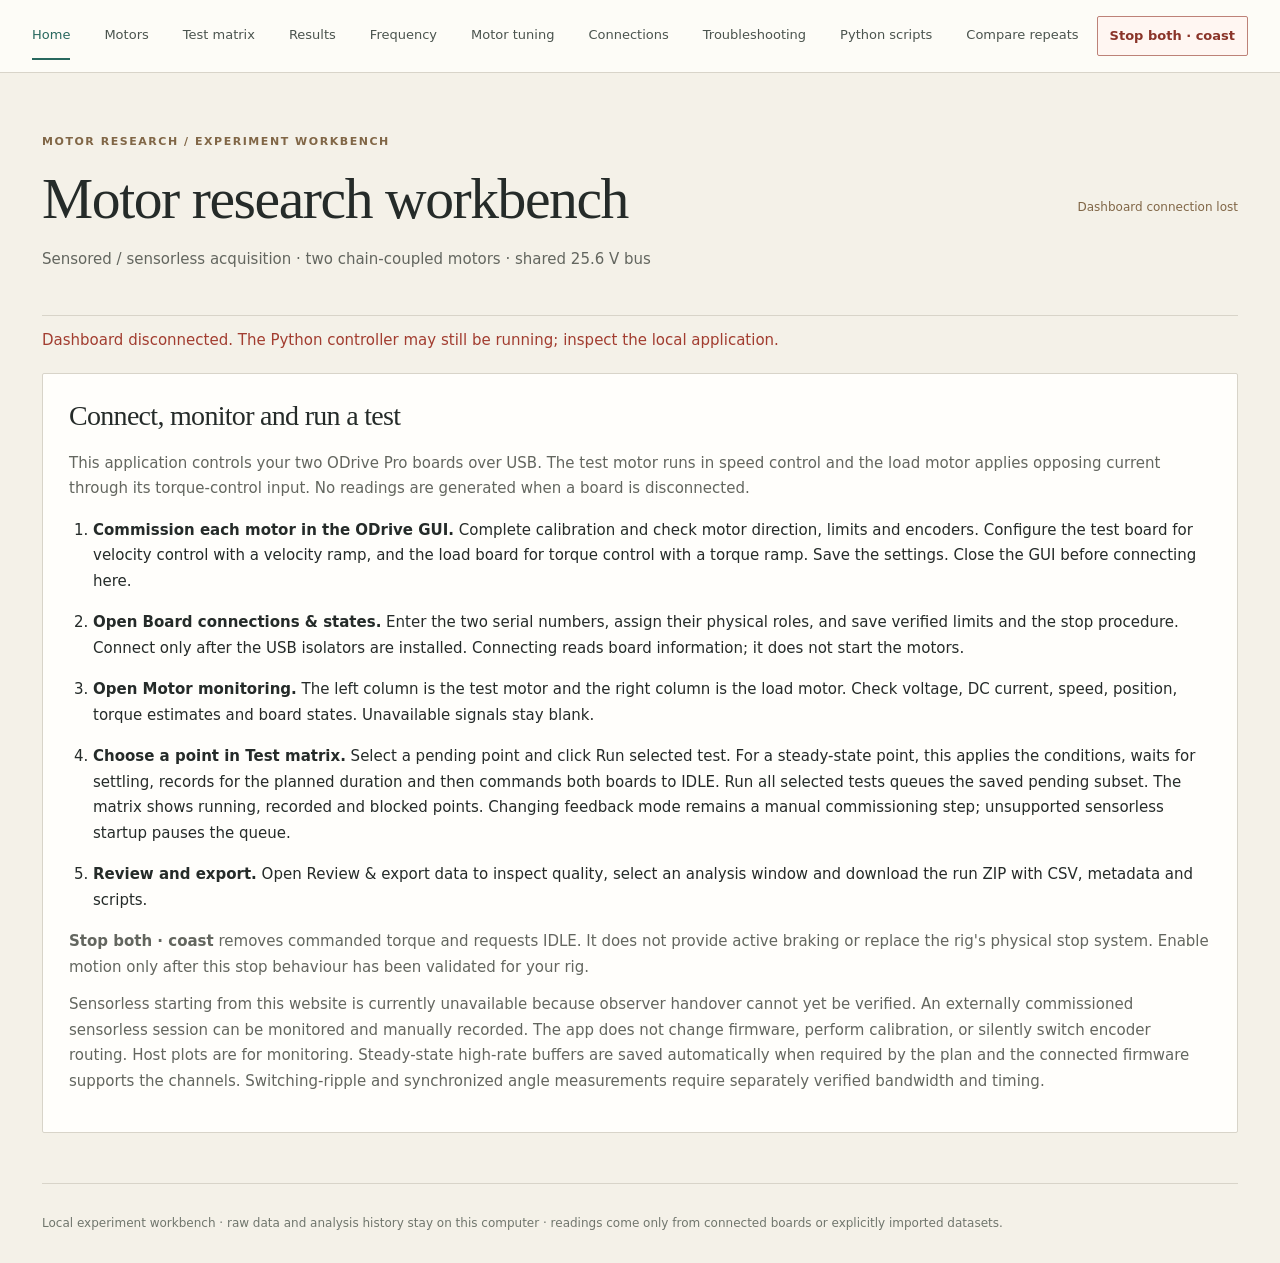
==== index.html @ 1b27d77e "Build local ODrive workbench with tuning and current spectra" ====
<!doctype html><html lang="en"><head><meta charset="utf-8"><meta name="viewport" content="width=device-width,initial-scale=1"><title>Motor Research · test workbench</title><link rel="stylesheet" href="/style.css"></head>
<body><nav aria-label="Workbench pages" class="menu-bar"><div class="menu-links"><a href="#home" data-page="home">Home</a><a href="#live" data-page="live">Motors</a><a href="#plan" data-page="plan">Test matrix</a><a href="#review" data-page="review">Results</a><a href="#frequency" data-page="frequency">Frequency</a><a href="#tuning" data-page="tuning">Motor tuning</a><a href="#connections" data-page="connections">Connections</a><a href="#troubleshoot" data-page="troubleshoot">Troubleshooting</a><a href="#scripts" data-page="scripts">Python scripts</a><a href="#compare" data-page="compare">Compare repeats</a></div><button id="global-stop" class="stop">Stop both · coast</button></nav>
<main><header><div><span class="badge">MOTOR RESEARCH / EXPERIMENT WORKBENCH</span><h1>Motor research workbench</h1><p>Sensored / sensorless acquisition · two chain-coupled motors · shared 25.6 V bus</p></div><div id="live-state" role="status">Connecting…</div></header>

<p id="message" role="status"></p><p id="error" role="alert"></p>
<section id="view-home" class="view"><article class="panel"><h2>Connect, monitor and run a test</h2><p>This application controls your two ODrive Pro boards over USB. The test motor runs in speed control and the load motor applies opposing current through its torque-control input. No readings are generated when a board is disconnected.</p><ol><li><strong>Commission each motor in the ODrive GUI.</strong> Complete calibration and check motor direction, limits and encoders. Configure the test board for velocity control with a velocity ramp, and the load board for torque control with a torque ramp. Save the settings. Close the GUI before connecting here.</li><li><strong>Open Board connections & states.</strong> Enter the two serial numbers, assign their physical roles, and save verified limits and the stop procedure. Connect only after the USB isolators are installed. Connecting reads board information; it does not start the motors.</li><li><strong>Open Motor monitoring.</strong> The left column is the test motor and the right column is the load motor. Check voltage, DC current, speed, position, torque estimates and board states. Unavailable signals stay blank.</li><li><strong>Choose a point in Test matrix.</strong> Select a pending point and click Run selected test. For a steady-state point, this applies the conditions, waits for settling, records for the planned duration and then commands both boards to IDLE. Run all selected tests queues the saved pending subset. The matrix shows running, recorded and blocked points. Changing feedback mode remains a manual commissioning step; unsupported sensorless startup pauses the queue.</li><li><strong>Review and export.</strong> Open Review & export data to inspect quality, select an analysis window and download the run ZIP with CSV, metadata and scripts.</li></ol><p><strong>Stop both · coast</strong> removes commanded torque and requests IDLE. It does not provide active braking or replace the rig's physical stop system. Enable motion only after this stop behaviour has been validated for your rig.</p><p>Sensorless starting from this website is currently unavailable because observer handover cannot yet be verified. An externally commissioned sensorless session can be monitored and manually recorded. The app does not change firmware, perform calibration, or silently switch encoder routing. Host plots are for monitoring. Steady-state high-rate buffers are saved automatically when required by the plan and the connected firmware supports the channels. Switching-ripple and synchronized angle measurements require separately verified bandwidth and timing.</p></article></section>
<section id="view-connections" class="view" hidden><div class="grid"><article class="panel"><h2>Board connection profile</h2><p>These settings belong to this application. Saving them does not write firmware configuration.</p><div class="fields"><label>Test drive serial<input id="test-serial" autocomplete="off" placeholder="ODrive hexadecimal serial"></label><label>Load drive serial<input id="load-serial" autocomplete="off" placeholder="Different ODrive serial"></label><label>Validated maximum speed · rpm<input id="max-speed" type="number" min="0" value="0"></label><label>Validated maximum load · A<input id="max-load" type="number" min="0" value="0" step="0.1"></label><label>Test direction<select id="test-direction"><option value="1">+1</option><option value="-1">−1</option></select></label><label>Opposing load sign in load-board coordinates<select id="load-direction"><option value="-1">−1</option><option value="1">+1</option></select></label><label>Board polling target · Hz<input id="poll-rate" type="number" min="1" max="100" value="20"></label><label>Stop procedure<select id="stop-policy"><option value="coast">Both drives IDLE · coast</option></select></label></div><label class="check"><input id="roles-verified" type="checkbox">I have verified the physical board roles and load direction.</label><label class="check"><input id="units-verified" type="checkbox">Axis position/speed are configured in motor-shaft turns / turns per second.</label><label class="check"><input id="stop-verified" type="checkbox">This coast-to-IDLE stop procedure has been validated for this rig.</label><details><summary>Sensorless startup and measurement references</summary><label class="check"><input id="sensorless-verified" type="checkbox">Sensorless startup has been commissioned and validated (record only; does not enable website startup).</label><label>Validated sensorless minimum · rpm<input id="sensorless-min" type="number" min="0" value="0"></label><p>Automatic sensorless startup remains unavailable in this version. Feedback routing remains configured on the board. Measurement-path declarations do not change the drive configuration.</p><label>Independent encoder angle property<input id="encoder-path" placeholder="Exact verified firmware property"></label><label>Scale from property to mechanical radians<input id="encoder-scale" type="number" step="any"></label><label>Independent encoder speed property<input id="encoder-speed-path"></label><label>Scale from property to rpm<input id="encoder-speed-scale" type="number" step="any"></label><label class="check"><input id="encoder-verified" type="checkbox">The above paths and scales were verified against the physical encoder, independent of sensorless feedback.</label></details><details><summary>Current measurement bandwidth</summary><p>Onboard sample rate and buffer capacity are read from the board. Declare the measured current-channel bandwidth and filtering to enable defensible ripple processing.</p><label>Verified bandwidth · Hz<input id="capture-bandwidth" type="number" min="0" step="any"></label><label>Filtering / bandwidth evidence<textarea id="capture-filtering" rows="3"></textarea></label></details><button id="save-connection" class="primary">Save connection profile</button><button id="connect">Connect boards · read only</button><button id="disconnect">Disconnect boards</button><button id="clear-errors">Clear board errors</button><p id="package-status"></p></article><article class="panel"><h2>Connection and control readiness</h2><a class="button" href="#troubleshoot">Resolve blocked settings</a><div id="connection-readiness"></div><details><summary>Firmware, signal availability and configuration</summary><pre id="hardware-report"></pre></details></article></div><div class="grid"><article class="panel"><h2>Test board</h2><div id="test-board-state"></div></article><article class="panel"><h2>Load board</h2><div id="load-board-state"></div></article></div></section>
<section id="view-troubleshoot" class="view" hidden>
<div class="section-intro"><span class="badge">SETUP & DIAGNOSTICS</span><h2>Resolve blocked checks</h2><p>Check the reason, review the current settings and apply a specific correction. Updating settings does not start a motor.</p></div>
<div class="toolbar"><button id="refresh-settings">Read current board settings</button><a href="#connections" class="button">Connections & physical role checks</a></div>
<div id="troubleshoot-checks" class="grid"></div>
<article class="panel"><h2>1. Local rig limits</h2><p>These are the maximum commands allowed by this application. Zero disables motion. Enter limits already validated for your motors and rig; the app cannot determine safe mechanical limits from a board reading.</p><p id="existing-limits"></p><div class="fields"><label>Validated maximum speed · rpm<input id="fix-speed" type="number" min="0.001" step="any"></label><label>Validated maximum opposing load · A<input id="fix-load" type="number" min="0.001" step="any"></label></div><button id="fix-limits" class="primary">Save local rig limits</button><p class="small">Saved on this computer. When connected, both motors must be stopped and these values must fit the board limits. This does not increase the ODrive current or voltage limits.</p></article>
<article class="panel"><h2>2. Watchdogs & controller modes</h2><p>The watchdog removes torque if communication stops. The test motor needs velocity control with a speed ramp; the load motor needs torque control with a torque ramp. Enter validated ramp rates; existing values are loaded where available. A 1 s watchdog timeout is proposed when the existing timeout is invalid, subject to the polling-rate minimum.</p><p id="watchdog-range"></p><div class="grid"><div><h3>Test motor</h3><p>Velocity control · velocity ramp</p><label>Watchdog timeout · s<input id="fix-test-watchdog" type="number" min="0.5" max="2" step="0.1"></label><label>Validated speed ramp · rpm/s<input id="fix-test-ramp" type="number" min="0.000001" step="any"></label></div><div><h3>Load motor</h3><p>Torque control · torque ramp</p><label>Watchdog timeout · s<input id="fix-load-watchdog" type="number" min="0.5" max="2" step="0.1"></label><label>Validated torque ramp · N·m/s<input id="fix-load-ramp" type="number" min="0.000001" step="any"></label></div></div><p>Preview includes enabling both watchdogs, setting the control modes and ramp rates, and setting initial and current speed/torque inputs to zero. Both boards must report IDLE, disarmed and less than 1 rpm. Verify board roles and motor-shaft units in Connections first.</p><button id="preview-settings" class="primary">Preview board changes</button>
<div id="settings-preview" hidden><h3>Review the exact changes</h3><div class="table-wrap"><table><thead><tr><th>Board / serial</th><th>Setting</th><th>Current</th><th>Proposed</th></tr></thead><tbody id="settings-changes"></tbody></table></div><label class="check"><input id="persist-settings" type="checkbox">Also save all current configuration to both boards so it survives power loss. Saving may reboot a board; the app will release connections. Automatic startup must be disabled on both boards.</label><button id="apply-settings" class="primary">Apply reviewed board changes</button><p class="small">The preview expires after two minutes. Any field edit requires a new preview. Read-back verifies temporary changes; reconnect after saving to confirm persistence.</p></div>
<p id="settings-outcome" role="status"></p><details><summary>Latest update details</summary><pre id="settings-report"></pre></details></article>
<article class="panel"><h2>Other blockers</h2><p>Motor or encoder calibration: complete commissioning in the ODrive GUI, save it there, release its USB connections, then reconnect here. This tool does not run calibration or change feedback routing.</p><p>Watchdog timer expired: stop the rig, check USB communication and polling rate, then use Clear board errors on Connections. Clearing a fault does not fix its cause. Start remains a separate action.</p><p>Firmware or unavailable settings: check the firmware shown on Connections. Unsupported properties are rejected before applying changes. A partially applied update lists the settings that were verified; refresh and review before trying again.</p><p><a href="https://docs.odriverobotics.com/v/latest/fibre_types/com_odriverobotics_ODrive.html" target="_blank" rel="noopener">Official ODrive settings reference</a></p></article>
</section>
<section id="view-scripts" class="view" hidden><article class="panel"><h2>Python scripts</h2><p>Read the actual Python files used by this application. The viewer does not execute or edit code.</p><label>Script<select id="script-select"></select></label><p id="script-description"></p><pre id="script-code" class="code-view"></pre><button id="copy-script">Copy script</button></article></section>
<section id="view-plan" class="view" hidden><div class="section-intro"><span class="badge">EXPERIMENT DESIGN</span><h2>Your test matrix</h2><p>Select a test tile, then Run selected. Run all executes the saved selected pending points in order, pausing on a blocker or fault.</p></div><article class="panel"><div class="toolbar"><button id="run-test" class="primary">Run selected test</button><button id="run-all" class="primary">Run all selected tests</button><button id="resume-batch">Resume batch</button><button id="cancel-batch" class="stop">Stop batch</button></div><p id="matrix-selected">Select a test tile.</p><div id="batch-progress" role="status"></div><progress id="batch-meter" max="1" value="0" aria-label="Recorded batch tests"></progress><div class="matrix-legend"><span>○ Pending</span><span>◷ Running</span><span>✓ Recorded</span><span>! Blocked / failed</span><span>— Skipped</span></div><div id="visual-matrix"></div></article><details class="panel"><summary>Configure tests & edit the detailed plan</summary>
<div class="grid"><article class="panel"><h2>Generate paired steady-state runs</h2><div class="fields"><label>Speed base · rpm<input id="speed-base" type="number" value="2000" min="1"></label><label>Load base · A<input id="load-base" type="number" value="4" min="0.001" step="0.1"></label><label>Five speed fractions<input id="speed-fractions" value="0.1, 0.3, 0.5, 0.7, 0.9"></label><label>Four load fractions<input id="load-fractions" value="0, 0.25, 0.5, 0.9"></label></div><button id="generate" class="primary">Add 120 paired runs</button><p>5 speeds × 4 loads × 2 methods × 3 repeats. Paired method order alternates. Generated points are proposals, not validated operating limits.</p></article>
<article class="panel"><h2 id="edit-title">Add a test</h2><div class="fields"><label>Feedback method<select id="plan-method"><option>sensored</option><option>sensorless</option></select></label><label>Test type<select id="plan-type"><option>steady state</option><option>speed change</option><option>load disturbance</option><option>startup</option><option>minimum-speed investigation</option></select></label><label>Target speed · rpm<input id="plan-rpm" type="number" value="1000"></label><label>Opposing load · A<input id="plan-load" type="number" value="2" step="0.1"></label><label>Repeat number<input id="plan-repeat" type="number" value="1" min="1"></label><label>Recording duration · s<input id="plan-duration" type="number" value="5" min="0.1" step="0.1"></label><label>Speed settling tolerance · rpm<input id="plan-tolerance" type="number" value="10"></label><label>Load settling tolerance · A<input id="plan-load-tolerance" type="number" value="0.2" step="0.05"></label><label>Settling hold · s<input id="plan-hold" type="number" value="1" step="0.1"></label></div><label>Notes<textarea id="plan-notes" rows="2"></textarea></label><label class="check"><input id="plan-capture" type="checkbox" checked>Require steady-state onboard high-rate capture on both drives</label><p>Each capture stores phase A/B/C currents, DC voltage/current and rotor position. Sensorless captures also require an independent encoder and store estimated electrical position. Capture windows are finite and clocks are separate.</p><button id="save-plan" class="primary">Save test</button><button id="new-plan">New test</button></article></div>
<article class="panel"><h2>Test matrix</h2><p>Runs one steady-state point: apply → settle → record → coast stop. Transient/startup points use manual controls and recording on the monitoring page.</p><p id="plan-counts">No tests yet.</p><div class="toolbar"><label>Show<select id="plan-filter"><option value="all">All runs</option><option>pending</option><option>completed</option><option>unsuccessful</option><option>invalid-acquisition</option><option>skipped</option><option>awaiting review</option></select></label><button id="select-visible">Select visible</button><button id="clear-subset">Clear subset</button><button id="save-subset">Save selected subset</button><label>Skip / infeasible reason<input id="skip-reason" placeholder="e.g. below validated minimum speed"></label><button id="skip-selected">Skip selected</button></div><div class="table-wrap"><table><thead><tr><th>Use</th><th>Run</th><th>Method</th><th>rpm</th><th>Load A</th><th>Type</th><th>Repeat</th><th>Status / reason</th><th>Action</th></tr></thead><tbody id="plan-table"></tbody></table></div></article>
</details></section>
<section id="view-live" class="view" hidden><div class="section-intro"><span class="badge">LIVE MEASUREMENTS</span><h2>Motor monitoring</h2><p>Speed in rpm. Position in revolutions relative to the first reading after connecting or starting a test.</p><button id="zero-position">Zero displayed revolutions</button><small>Display offset only; the encoder and raw data are unchanged.</small></div><div class="grid motor-columns"><section><h2>Test motor</h2><p id="test-monitor-state">Disconnected · waiting for board data</p><div id="test-live-charts"></div></section><section><h2>Load motor</h2><p id="load-monitor-state">Disconnected · waiting for board data</p><div id="load-live-charts"></div></section></div><p>DC current is the drive's bus-current estimate. Speed and position follow the configured axis estimator; the reference source is shown in Board connections. Torque is estimated from configured Kt × reported Iq; it is not an independent shaft measurement.</p><div class="grid"><article class="panel"><h2>Selected point & readiness</h2><p id="selected-plan">Select a planned run first.</p><button id="check-ready">Check readiness</button><div id="readiness"></div></article><article class="panel"><h2>Manual motor controls</h2><div class="fields"><label>Test feedback method<select id="mode"><option>sensored</option><option>sensorless</option></select></label><label>Target speed · rpm<input id="rpm" type="number" value="0" min="0"></label><label>Opposing load current · A<input id="load" type="number" value="0" min="0" step="0.1"></label></div><button id="apply" class="primary">Start / apply to boards</button><button id="stop" class="stop">Stop both · coast</button><p id="settling">Not settled</p><h2>Manual recording</h2><label class="check"><input id="unsettled" type="checkbox">Allow an unsettled steady-state recording and flag it for review</label><button id="record" class="primary">Record selected point</button><button id="finish">Finish recording</button><p id="record-state">Not recording</p><p>Manual recording does not start or stop the motors. It ends at the planned duration or when you click Finish recording.</p><p id="file"></p></article></div></section>
<section id="view-review" class="view" hidden><div class="section-intro"><span class="badge">RESULTS & ANALYSIS</span><h2>Current ripple across operating points</h2><p>One graph per load and compatible acquisition setup. Speed on the horizontal axis; maximum phase-current residual on the vertical axis. Sensored and sensorless results remain separate.</p></div><article class="panel"><div class="toolbar"><button id="process-results" class="primary">Process all recorded results</button><label>Ripple metric<select id="ripple-metric"><option value="peak_to_peak">Maximum peak-to-peak residual · A</option><option value="abs_peak">Maximum absolute residual · A</option></select></label><a href="/results.csv" class="button">Export processed results CSV</a></div><p id="results-definition"></p><p id="results-progress" role="status"></p><p>Processing uses the original high-rate samples. It removes the DC component and fitted fundamental from each phase. Each plotted point is the maximum across phases and valid repeats. Missing or incompatible data is not filled in.</p></article><div id="ripple-charts" class="grid charts"></div><details class="panel"><summary>Excluded results and processing details</summary><div id="results-exclusions"></div><div class="table-wrap"><table><thead><tr><th>Run</th><th>Feedback</th><th>Speed · rpm</th><th>Load · A</th><th>Repeat</th><th>Peak-to-peak · A</th><th>Absolute peak · A</th><th>Review</th></tr></thead><tbody id="results-table"></tbody></table></div></details>
<div class="toolbar panel"><label>Run<select id="review-run"></select></label><button id="refresh-runs">Refresh runs</button><label>Dataset<select id="review-dataset"></select></label><button id="load-data">Load dataset</button><a id="download" class="button" href="#">Download complete run ZIP</a><button id="retry">Request another attempt</button></div>
<div class="grid"><article class="panel"><h2>Analysis window</h2><div class="fields"><label>Start · s<input id="window-start" type="number" step="0.001"></label><label>End · s<input id="window-end" type="number" step="0.001"></label><label>Window type<select id="window-type"><option>steady state</option><option>transient</option></select></label><label>Constant fundamental · Hz (optional)<input id="fundamental" type="number" step="0.1" placeholder="Use calibrated encoder when available"></label><label>Max timing angle uncertainty · deg<input id="timing-budget" type="number" value="2" min="0" step="0.1"></label></div><button id="analyze" class="primary">Analyze selected window</button><p id="dataset-info"></p><p>Metrics use original samples inside this window. Charts may be decimated for display. No missing samples are interpolated.</p><label>Paired run overlay<select id="paired-run"><option value="">None</option></select></label><button id="overlay">Overlay paired run</button><p id="overlay-info">Overlay clocks are not assumed synchronized.</p></article>
<article class="panel"><h2>Quality review</h2><div id="quality"></div><div class="table-wrap"><table><tbody id="metrics"></tbody></table></div><label>Outcome<select id="outcome"><option>completed</option><option>unsuccessful</option><option>invalid-acquisition</option></select></label><label>Review reason / notes<textarea id="review-note" rows="3"></textarea></label><button id="save-note">Append note</button><button id="accept" class="primary">Save review & select next</button><p>Control failure and acquisition failure remain separate. Raw files and earlier analyses are retained.</p></article></div>
<div id="review-charts" class="grid charts"></div>
<details class="panel"><summary>Import external oscilloscope / DAQ or onboard CSV</summary><p>Import a UTF-8 CSV (up to 8 MB / 200,000 rows). Declare the column mapping, units, channel provenance, bandwidth and timing. Imported data stays on its own clock.</p><label>CSV file<input id="import-file" type="file" accept=".csv,text/csv"></label><label>Acquisition source<select id="import-source"><option value="EXTERNAL_DAQ">External oscilloscope / DAQ</option><option value="ODRIVE_ONBOARD">ODrive onboard export</option></select></label><label>Column mapping · JSON<textarea id="mapping" rows="8"></textarea></label><label>Instrument, calibration and timing declaration · JSON<textarea id="import-meta" rows="12"></textarea></label><button id="import" class="primary">Import raw data</button><p>Scale and offset convert the original units to the stated canonical unit. Missing values stay unavailable. Set verified calibration only with a fixed calibration ID, pole pairs, offset and documented independent encoder source.</p></details>
<details class="panel"><summary>Run metadata / provenance</summary><pre id="run-metadata"></pre></details>
</section>
<section id="view-compare" class="view" hidden><article class="panel"><h2>Independent repeats</h2><div class="toolbar"><label>Metric<select id="aggregate-metric"><option value="angle_error_deg.rms">Angle RMS error · deg</option><option value="ia_residual_a.rms">Phase A residual RMS · A</option><option value="speed_error_rpm.rms">Speed error RMS · rpm</option></select></label><button id="aggregate">Update comparisons</button></div><p>Only completed reviews are included. Latest accepted attempt per repeat counts once. Different sources, calibration, acquisition bandwidth and analysis settings form separate groups; windows are not independent repeats.</p><div class="table-wrap"><table><thead><tr><th>Source</th><th>Method</th><th>rpm</th><th>Load A</th><th>n</th><th>Mean</th><th>Sample SD</th><th>Group</th></tr></thead><tbody id="aggregate-table"></tbody></table></div><h2>Speed / load maps</h2><div id="maps"></div></article></section>
<section id="view-frequency" class="view" hidden><div class="section-intro"><span class="badge">CURRENT SPECTRUM</span><h2>Desired electrical frequency versus the rest</h2><p>Compare phase-current variance around the requested electrical fundamental with all other resolved frequencies. A² is current variance, not electrical power in watts.</p></div><article class="panel"><div class="toolbar"><label>Run<select id="frequency-run"></select></label><button id="frequency-refresh">Load spectra</button><button id="frequency-reprocess">Recalculate from original captures</button><label>Plot range<select id="frequency-range"><option value="500">0–500 Hz</option><option value="full">Full resolved range</option></select></label></div><p id="frequency-note">Select a run containing high-rate phase-current captures.</p></article><div class="grid"><article class="panel"><h3>Test motor</h3><div id="frequency-test-summary"></div><canvas id="frequency-test-chart" aria-label="Test motor phase-current power spectral density"></canvas></article><article class="panel"><h3>Load motor</h3><div id="frequency-load-summary"></div><canvas id="frequency-load-chart" aria-label="Load motor phase-current power spectral density"></canvas></article></div></section>
<section id="view-tuning" class="view" hidden><div class="section-intro"><span class="badge">GUIDED MOTOR TUNING</span><h2>Motor tuning session</h2><p>The site checks the boards, records a baseline and guides each required operator task before a tuning trial. Gains stay temporary until you explicitly save them to the board.</p></div><article class="panel"><h3>Session setup</h3><p id="tuning-state">No tuning session started.</p><div class="fields"><label>Target motor<select id="tuning-role"><option value="test">Test motor · velocity PI</option><option value="load">Load motor · current tracking diagnostic</option></select></label><label>Trial speed · rpm<input id="tuning-rpm" type="number" min="1" value="300"></label><label>Opposing load · A<input id="tuning-load" type="number" min="0" step="0.1" value="0"></label></div><button id="tuning-check">Check readiness and save baseline</button><div id="tuning-tasks"></div><label class="check"><input id="tuning-physical" type="checkbox">I completed the physical rig check above and will remain at the rig.</label><div class="toolbar"><button id="tuning-start" class="primary">Start guided trials</button><button id="tuning-cancel" class="stop">Stop tuning trial</button></div></article><div class="grid"><article class="panel"><h3>Recorded speed response</h3><canvas id="tuning-speed-chart" aria-label="Tuning speed response"></canvas><div id="tuning-metrics"></div></article><article class="panel"><h3>Settings and recommendation</h3><div id="tuning-settings"></div><p id="tuning-advice">Complete the readiness checks to begin.</p><div class="toolbar"><button id="tuning-apply">Apply recommendation temporarily</button><button id="tuning-restore">Restore starting gains</button><button id="tuning-save" class="primary">Save applied gains to board</button></div><p class="small">After applying, run a normal validation point and inspect its results before saving. Saving may reboot the board and disconnect the site.</p></article></div></section>
<footer>Local experiment workbench · raw data and analysis history stay on this computer · readings come only from connected boards or explicitly imported datasets.</footer></main><script src="/workbench.js"></script></body></html>
---- style.css ----
*{box-sizing:border-box}body{margin:0;background:#f4f1e8;color:#252b29;font:15px/1.55 system-ui,-apple-system,Segoe UI,sans-serif}main{max-width:1320px;margin:0 auto;padding:0 42px}header{display:flex;gap:32px;justify-content:space-between;align-items:center;padding:56px 0 30px;border-bottom:1px solid #d8d4c9}h1,h2,h3{font-family:Georgia,'Times New Roman',serif;font-weight:500;letter-spacing:-.025em;line-height:1.16}h1{font-size:clamp(32px,4.5vw,58px);margin:14px 0}h2{font-size:28px;margin:0 0 18px}h3{font-size:24px}p{color:#63665f;margin:12px 0;line-height:1.7}.badge{color:#806646;font-size:11px;font-weight:750;letter-spacing:.14em;text-transform:uppercase}nav{display:flex;align-items:center;gap:16px;position:sticky;top:0;background:#fdfcf8f5;border-bottom:1px solid #d8d4c9;padding:14px 16px;z-index:3;margin:0 -16px}nav label{margin:0;font-size:12px;text-transform:uppercase;letter-spacing:.1em}nav select{max-width:360px;margin:0}nav .stop{margin-left:auto}.section-intro{margin:44px 0 26px}.section-intro h2{font-size:42px;margin:12px 0}.grid{display:grid;grid-template-columns:minmax(0,1fr) minmax(0,1fr);gap:24px}.panel{background:#fffefb;border:1px solid #d8d4c9;padding:26px;margin:20px 0;min-width:0;border-radius:2px}.fields{display:grid;grid-template-columns:1fr 1fr;gap:14px}.fields label{margin:0}label{display:block;color:#4b544e;margin:14px 0 8px;font-size:13px;font-weight:550}input,select,textarea,button,.button{font:inherit;line-height:1.4;border:1px solid #b7bcb3;border-radius:2px;padding:10px 12px;background:#fffefb;color:#29332e;max-width:100%}input,select,textarea{width:100%;margin-top:6px}textarea{resize:vertical;font-size:13px}input[type=checkbox]{width:auto;accent-color:#28685e}.check{display:flex;gap:10px;align-items:baseline}button,.button{cursor:pointer;margin:8px 6px 0 0;text-decoration:none;display:inline-block;font-size:13px;font-weight:600}button:hover,.button:hover{background:#edece4;border-color:#28685e}button.primary{background:#28685e;color:#fff;border-color:#28685e}.stop{background:#fff6f2;color:#8a3429;border-color:#bd8278}button:disabled{opacity:.5;cursor:wait}button:focus-visible,select:focus-visible,input:focus-visible,a:focus-visible{outline:3px solid #b68c4d;outline-offset:3px}.toolbar{display:flex;gap:10px;align-items:end;flex-wrap:wrap}.toolbar label{flex:1;min-width:140px}small{font-size:12px;color:#70766d}canvas{display:block;width:100%;height:240px}.charts .panel{margin:0}.charts{margin:22px 0}.legend{display:flex;gap:16px;flex-wrap:wrap;margin:12px 0;font-size:13px}.drive{color:#28685e}.load{color:#9a682d}.table-wrap{overflow:auto;max-height:620px}table{width:100%;border-collapse:collapse;font-size:13px}th,td{padding:11px;text-align:left;border-bottom:1px solid #e1ded4;vertical-align:top}th{position:sticky;top:0;background:#f0eee5;z-index:1;font-weight:600}td button{margin:0}.selected-row{background:#edf3ee}.pill{display:inline-block;padding:3px 7px;background:#f0eee5;font-size:11px}.pass{color:#28685e}.warning,.waiting,.unverified{color:#956515}.blocked,.error{color:#a23d30}.quality-item{padding:10px 0;border-bottom:1px solid #e1ded4}.quality-item strong{font-weight:600}#error{color:#a23d30;white-space:pre-wrap}#message{color:#28685e}#file{overflow-wrap:anywhere}pre{white-space:pre-wrap;overflow-wrap:anywhere;max-height:450px;overflow:auto;font-size:12px;background:#f5f3ec;padding:18px}.code-view{white-space:pre;overflow:auto;max-height:65vh;line-height:1.65}details summary{cursor:pointer;font-weight:650;color:#3e4a42}details[open] summary{margin-bottom:20px}footer{font-size:12px;color:#70766d;border-top:1px solid #d8d4c9;padding:30px 0;margin-top:50px}.metric-value{font-variant-numeric:tabular-nums}.map{margin:20px 0}#live-state{font-size:12px;color:#806646;max-width:250px}a{color:#28685e}ol{padding-left:24px}li{margin:16px 0;line-height:1.7}.motor-columns>section{min-width:0}.motor-columns>section>h2{position:sticky;top:76px;background:#f4f1e8;padding:12px 0;z-index:2}.matrix-legend{display:flex;gap:18px;flex-wrap:wrap;color:#687066;font-size:12px;margin:22px 0}.matrix-group{overflow:auto;margin:26px 0}.test-grid{min-width:650px;table-layout:fixed}.test-grid th:first-child{width:96px}.test-grid td{padding:9px;background:#faf9f4}.test-tile{font-size:11px;display:inline-block;padding:6px 8px;margin:3px;min-width:54px;text-align:left;border-left:3px solid #b9beb4;white-space:normal}.test-tile small{display:block;font-size:10px}.test-tile.selected{outline:2px solid #28685e;outline-offset:1px}.test-tile.running{background:#e3eef4;border-color:#397597}.test-tile.recorded,.test-tile.completed{background:#eaf2e8;border-color:#4f7b54}.test-tile.failed,.test-tile.blocked{background:#f9e9e3;border-color:#a23d30}.test-tile.skipped,.test-tile.excluded,.test-tile.cancelled{opacity:.5}.test-tile.recording,.test-tile.processing{background:#e3eef4;border-color:#397597}progress{width:100%;height:10px;accent-color:#28685e;border:0}#batch-progress{margin-top:18px;color:#505d52}.empty-state{padding:32px;border:1px dashed #c6c9be;text-align:center}.results-footnote{font-size:12px}.results-footnote strong{color:#28685e}[hidden]{display:none!important}@media(max-width:850px){.grid,.fields{grid-template-columns:1fr}main{padding:0 18px}header{display:block;padding-top:30px}h1{font-size:36px}.panel{padding:18px}nav{flex-wrap:wrap;gap:8px;margin:0 -8px;padding:10px 8px}nav select{width:100%;max-width:100%;flex:1;min-width:180px}nav .stop{margin-left:0}.motor-columns>section>h2{position:static}.section-intro h2{font-size:32px}}

.eyebrow{color:#806646;font-size:11px;font-weight:700;letter-spacing:.14em;text-transform:uppercase}.small{font-size:12px}.matrix-table{min-width:650px}.matrix-cell{display:flex;flex-direction:column;gap:5px;min-width:130px}.matrix-point{text-align:left;margin:0;border-left:3px solid #b7bcb3;font-size:11px;padding:8px}.matrix-point strong,.matrix-point span{display:block}.matrix-point.chosen{outline:2px solid #28685e;outline-offset:1px}.matrix-point.settling,.matrix-point.capturing,.matrix-point.recording,.matrix-point.processing,.matrix-point.running{background:#e3eef4;border-color:#397597}.matrix-point.recorded,.matrix-point.completed{background:#eaf2e8;border-color:#4f7b54}.matrix-point.failed,.matrix-point.blocked,.matrix-point.invalid-acquisition{background:#f9e9e3;border-color:#a23d30}.matrix-point.skipped,.matrix-point.excluded,.matrix-point.cancelled{opacity:.55}#ripple-charts{display:grid;grid-template-columns:repeat(auto-fit,minmax(min(100%,440px),1fr));gap:24px}#ripple-charts .panel{margin:0}#visual-matrix{overflow:auto;max-height:680px}

.menu-bar{align-items:center;justify-content:space-between;gap:18px}.menu-links{display:flex;align-items:center;flex-wrap:wrap;gap:8px 22px}.menu-links a{color:#4b544e;text-decoration:none;font-size:13px;padding:13px 0;border-bottom:2px solid transparent}.menu-links a:hover,.menu-links a[aria-current=page]{color:#28685e;border-bottom-color:#28685e}.menu-bar .stop{flex-shrink:0;margin:0}#troubleshoot-checks .panel{margin:0}#troubleshoot-checks{margin-top:24px}#troubleshoot-checks h3{margin:14px 0}.menu-links a:focus-visible{outline:3px solid #b68c4d;outline-offset:4px}@media(max-width:850px){.menu-bar{align-items:flex-start}.menu-links{gap:0 18px}.menu-links a{padding:9px 0}.menu-bar .stop{margin:0 0 8px}}

/* Full-width navigation above the page content. */
body > .menu-bar{width:100%;margin:0;padding:12px 32px;flex-wrap:wrap}body > .menu-bar .menu-links{flex:1;justify-content:space-between}body > .menu-bar .stop{margin-left:auto}
@media(max-width:850px){body > .menu-bar{padding:10px 18px}body > .menu-bar .menu-links{flex-basis:100%;justify-content:flex-start}}
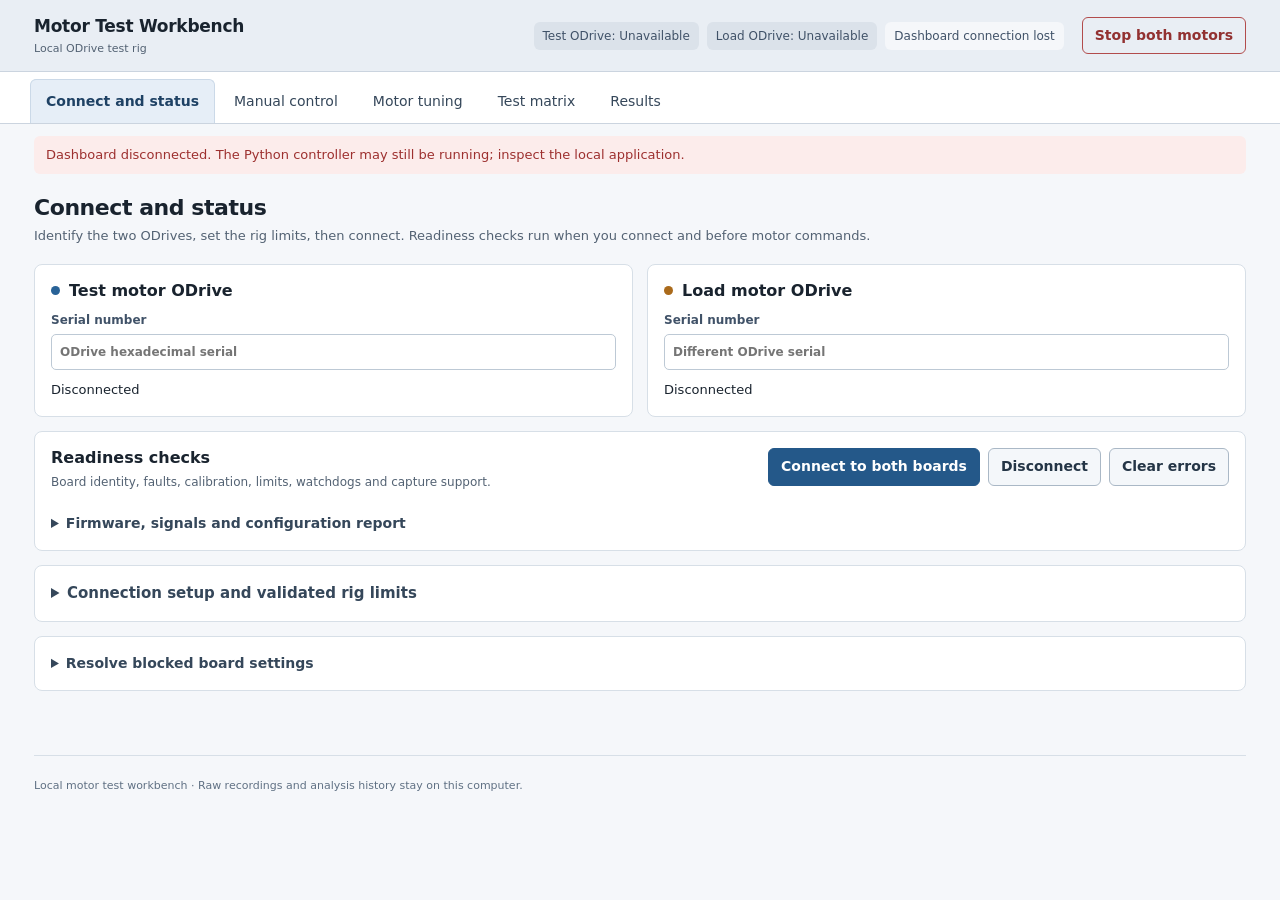
==== commit a9f41438: "Rebuild workbench around five-tab test layout" ====
--- a/index.html
+++ b/index.html
@@ -1,36 +1,172 @@
-<!doctype html><html lang="en"><head><meta charset="utf-8"><meta name="viewport" content="width=device-width,initial-scale=1"><title>Motor Research · test workbench</title><link rel="stylesheet" href="/style.css"></head>
-<body><nav aria-label="Workbench pages" class="menu-bar"><div class="menu-links"><a href="#home" data-page="home">Home</a><a href="#live" data-page="live">Motors</a><a href="#plan" data-page="plan">Test matrix</a><a href="#review" data-page="review">Results</a><a href="#frequency" data-page="frequency">Frequency</a><a href="#tuning" data-page="tuning">Motor tuning</a><a href="#connections" data-page="connections">Connections</a><a href="#troubleshoot" data-page="troubleshoot">Troubleshooting</a><a href="#scripts" data-page="scripts">Python scripts</a><a href="#compare" data-page="compare">Compare repeats</a></div><button id="global-stop" class="stop">Stop both · coast</button></nav>
-<main><header><div><span class="badge">MOTOR RESEARCH / EXPERIMENT WORKBENCH</span><h1>Motor research workbench</h1><p>Sensored / sensorless acquisition · two chain-coupled motors · shared 25.6 V bus</p></div><div id="live-state" role="status">Connecting…</div></header>
+<!doctype html>
+<html lang="en">
+<head>
+  <meta charset="utf-8">
+  <meta name="viewport" content="width=device-width, initial-scale=1">
+  <title>Motor Test Workbench</title>
+  <link rel="stylesheet" href="/style.css">
+</head>
+<body>
+  <div class="workbench">
+    <header class="top-bar">
+      <div class="brand"><strong>Motor Test Workbench</strong><small>Local ODrive test rig</small></div>
+      <div class="status-group" aria-live="polite">
+        <span id="test-status" class="status-chip">Test ODrive: Disconnected</span>
+        <span id="load-status" class="status-chip">Load ODrive: Disconnected</span>
+        <span id="live-state" class="status-chip run-status">Controller: Connecting…</span>
+      </div>
+      <button id="global-stop" class="stop" type="button">Stop both motors</button>
+    </header>
+    <nav aria-label="Workbench sections" class="tab-bar">
+      <a href="#connections" data-page="connections">Connect and status</a>
+      <a href="#live" data-page="live">Manual control</a>
+      <a href="#tuning" data-page="tuning">Motor tuning</a>
+      <a href="#plan" data-page="plan">Test matrix</a>
+      <a href="#review" data-page="review">Results</a>
+    </nav>
+    <main>
+      <div class="notices"><p id="message" role="status"></p><p id="error" role="alert"></p></div>
 
-<p id="message" role="status"></p><p id="error" role="alert"></p>
-<section id="view-home" class="view"><article class="panel"><h2>Connect, monitor and run a test</h2><p>This application controls your two ODrive Pro boards over USB. The test motor runs in speed control and the load motor applies opposing current through its torque-control input. No readings are generated when a board is disconnected.</p><ol><li><strong>Commission each motor in the ODrive GUI.</strong> Complete calibration and check motor direction, limits and encoders. Configure the test board for velocity control with a velocity ramp, and the load board for torque control with a torque ramp. Save the settings. Close the GUI before connecting here.</li><li><strong>Open Board connections & states.</strong> Enter the two serial numbers, assign their physical roles, and save verified limits and the stop procedure. Connect only after the USB isolators are installed. Connecting reads board information; it does not start the motors.</li><li><strong>Open Motor monitoring.</strong> The left column is the test motor and the right column is the load motor. Check voltage, DC current, speed, position, torque estimates and board states. Unavailable signals stay blank.</li><li><strong>Choose a point in Test matrix.</strong> Select a pending point and click Run selected test. For a steady-state point, this applies the conditions, waits for settling, records for the planned duration and then commands both boards to IDLE. Run all selected tests queues the saved pending subset. The matrix shows running, recorded and blocked points. Changing feedback mode remains a manual commissioning step; unsupported sensorless startup pauses the queue.</li><li><strong>Review and export.</strong> Open Review & export data to inspect quality, select an analysis window and download the run ZIP with CSV, metadata and scripts.</li></ol><p><strong>Stop both · coast</strong> removes commanded torque and requests IDLE. It does not provide active braking or replace the rig's physical stop system. Enable motion only after this stop behaviour has been validated for your rig.</p><p>Sensorless starting from this website is currently unavailable because observer handover cannot yet be verified. An externally commissioned sensorless session can be monitored and manually recorded. The app does not change firmware, perform calibration, or silently switch encoder routing. Host plots are for monitoring. Steady-state high-rate buffers are saved automatically when required by the plan and the connected firmware supports the channels. Switching-ripple and synchronized angle measurements require separately verified bandwidth and timing.</p></article></section>
-<section id="view-connections" class="view" hidden><div class="grid"><article class="panel"><h2>Board connection profile</h2><p>These settings belong to this application. Saving them does not write firmware configuration.</p><div class="fields"><label>Test drive serial<input id="test-serial" autocomplete="off" placeholder="ODrive hexadecimal serial"></label><label>Load drive serial<input id="load-serial" autocomplete="off" placeholder="Different ODrive serial"></label><label>Validated maximum speed · rpm<input id="max-speed" type="number" min="0" value="0"></label><label>Validated maximum load · A<input id="max-load" type="number" min="0" value="0" step="0.1"></label><label>Test direction<select id="test-direction"><option value="1">+1</option><option value="-1">−1</option></select></label><label>Opposing load sign in load-board coordinates<select id="load-direction"><option value="-1">−1</option><option value="1">+1</option></select></label><label>Board polling target · Hz<input id="poll-rate" type="number" min="1" max="100" value="20"></label><label>Stop procedure<select id="stop-policy"><option value="coast">Both drives IDLE · coast</option></select></label></div><label class="check"><input id="roles-verified" type="checkbox">I have verified the physical board roles and load direction.</label><label class="check"><input id="units-verified" type="checkbox">Axis position/speed are configured in motor-shaft turns / turns per second.</label><label class="check"><input id="stop-verified" type="checkbox">This coast-to-IDLE stop procedure has been validated for this rig.</label><details><summary>Sensorless startup and measurement references</summary><label class="check"><input id="sensorless-verified" type="checkbox">Sensorless startup has been commissioned and validated (record only; does not enable website startup).</label><label>Validated sensorless minimum · rpm<input id="sensorless-min" type="number" min="0" value="0"></label><p>Automatic sensorless startup remains unavailable in this version. Feedback routing remains configured on the board. Measurement-path declarations do not change the drive configuration.</p><label>Independent encoder angle property<input id="encoder-path" placeholder="Exact verified firmware property"></label><label>Scale from property to mechanical radians<input id="encoder-scale" type="number" step="any"></label><label>Independent encoder speed property<input id="encoder-speed-path"></label><label>Scale from property to rpm<input id="encoder-speed-scale" type="number" step="any"></label><label class="check"><input id="encoder-verified" type="checkbox">The above paths and scales were verified against the physical encoder, independent of sensorless feedback.</label></details><details><summary>Current measurement bandwidth</summary><p>Onboard sample rate and buffer capacity are read from the board. Declare the measured current-channel bandwidth and filtering to enable defensible ripple processing.</p><label>Verified bandwidth · Hz<input id="capture-bandwidth" type="number" min="0" step="any"></label><label>Filtering / bandwidth evidence<textarea id="capture-filtering" rows="3"></textarea></label></details><button id="save-connection" class="primary">Save connection profile</button><button id="connect">Connect boards · read only</button><button id="disconnect">Disconnect boards</button><button id="clear-errors">Clear board errors</button><p id="package-status"></p></article><article class="panel"><h2>Connection and control readiness</h2><a class="button" href="#troubleshoot">Resolve blocked settings</a><div id="connection-readiness"></div><details><summary>Firmware, signal availability and configuration</summary><pre id="hardware-report"></pre></details></article></div><div class="grid"><article class="panel"><h2>Test board</h2><div id="test-board-state"></div></article><article class="panel"><h2>Load board</h2><div id="load-board-state"></div></article></div></section>
-<section id="view-troubleshoot" class="view" hidden>
-<div class="section-intro"><span class="badge">SETUP & DIAGNOSTICS</span><h2>Resolve blocked checks</h2><p>Check the reason, review the current settings and apply a specific correction. Updating settings does not start a motor.</p></div>
-<div class="toolbar"><button id="refresh-settings">Read current board settings</button><a href="#connections" class="button">Connections & physical role checks</a></div>
+      <section id="view-connections" class="view">
+        <div class="section-intro"><h1>Connect and status</h1><p>Identify the two ODrives, set the rig limits, then connect. Readiness checks run when you connect and before motor commands.</p></div>
+        <div class="grid board-grid">
+          <article class="panel motor-card"><div class="card-heading"><span class="motor-dot test-dot"></span><h2>Test motor ODrive</h2></div>
+            <label>Serial number<input id="test-serial" autocomplete="off" placeholder="ODrive hexadecimal serial"></label>
+            <div id="test-board-state" class="board-state">Disconnected</div>
+          </article>
+          <article class="panel motor-card"><div class="card-heading"><span class="motor-dot load-dot"></span><h2>Load motor ODrive</h2></div>
+            <label>Serial number<input id="load-serial" autocomplete="off" placeholder="Different ODrive serial"></label>
+            <div id="load-board-state" class="board-state">Disconnected</div>
+          </article>
+        </div>
+        <article class="panel"><div class="panel-head"><div><h2>Readiness checks</h2><p>Board identity, faults, calibration, limits, watchdogs and capture support.</p></div><div class="actions"><button id="connect" class="primary">Connect to both boards</button><button id="disconnect">Disconnect</button><button id="clear-errors">Clear errors</button></div></div>
+          <div id="connection-readiness" class="readiness-list"></div>
+          <p id="package-status" class="small"></p>
+          <details><summary>Firmware, signals and configuration report</summary><pre id="hardware-report"></pre></details>
+        </article>
+        <details class="panel setup-panel"><summary>Connection setup and validated rig limits</summary>
+          <p>These values belong to this local application. Saving them does not change the board firmware.</p>
+          <div class="fields">
+            <label>Validated maximum speed · rpm<input id="max-speed" type="number" min="0" value="0"></label>
+            <label>Validated maximum load · A<input id="max-load" type="number" min="0" value="0" step="0.1"></label>
+            <label>Test direction<select id="test-direction"><option value="1">+1</option><option value="-1">−1</option></select></label>
+            <label>Opposing load sign in load-board coordinates<select id="load-direction"><option value="-1">−1</option><option value="1">+1</option></select></label>
+            <label>Board polling target · Hz<input id="poll-rate" type="number" min="1" max="100" value="20"></label>
+            <label>Stop procedure<select id="stop-policy"><option value="coast">Both drives IDLE · coast</option></select></label>
+          </div>
+          <label class="check"><input id="roles-verified" type="checkbox">I have verified the physical board roles and load direction.</label>
+          <label class="check"><input id="units-verified" type="checkbox">Axis position and speed use motor-shaft turns and turns per second.</label>
+          <label class="check"><input id="stop-verified" type="checkbox">The coast-to-IDLE stop has been validated for this rig.</label>
+          <details><summary>Sensorless recording and measurement references</summary>
+            <label class="check"><input id="sensorless-verified" type="checkbox">Sensorless startup was commissioned separately (recording only).</label>
+            <label>Validated sensorless minimum · rpm<input id="sensorless-min" type="number" min="0" value="0"></label>
+            <p>Automatic sensorless startup is not enabled. These fields do not change drive configuration.</p>
+            <label>Independent encoder angle property<input id="encoder-path" placeholder="Verified firmware property"></label>
+            <label>Scale to mechanical radians<input id="encoder-scale" type="number" step="any"></label>
+            <label>Independent encoder speed property<input id="encoder-speed-path"></label>
+            <label>Scale to rpm<input id="encoder-speed-scale" type="number" step="any"></label>
+            <label class="check"><input id="encoder-verified" type="checkbox">These paths and scales were verified against the independent physical encoder.</label>
+          </details>
+          <details><summary>Current measurement bandwidth</summary>
+            <label>Verified bandwidth · Hz<input id="capture-bandwidth" type="number" min="0" step="any"></label>
+            <label>Filtering and bandwidth evidence<textarea id="capture-filtering" rows="3"></textarea></label>
+          </details>
+          <div class="actions"><button id="save-connection" class="primary">Save connection profile</button></div>
+        </details>
+        <details class="panel"><summary>Resolve blocked board settings</summary>
+          <div class="advanced-body"><div class="toolbar"><button id="refresh-settings">Read current board settings</button><a href="#connections" class="button">Connections &amp; physical role checks</a></div>
+
 <div id="troubleshoot-checks" class="grid"></div>
+
 <article class="panel"><h2>1. Local rig limits</h2><p>These are the maximum commands allowed by this application. Zero disables motion. Enter limits already validated for your motors and rig; the app cannot determine safe mechanical limits from a board reading.</p><p id="existing-limits"></p><div class="fields"><label>Validated maximum speed · rpm<input id="fix-speed" type="number" min="0.001" step="any"></label><label>Validated maximum opposing load · A<input id="fix-load" type="number" min="0.001" step="any"></label></div><button id="fix-limits" class="primary">Save local rig limits</button><p class="small">Saved on this computer. When connected, both motors must be stopped and these values must fit the board limits. This does not increase the ODrive current or voltage limits.</p></article>
-<article class="panel"><h2>2. Watchdogs & controller modes</h2><p>The watchdog removes torque if communication stops. The test motor needs velocity control with a speed ramp; the load motor needs torque control with a torque ramp. Enter validated ramp rates; existing values are loaded where available. A 1 s watchdog timeout is proposed when the existing timeout is invalid, subject to the polling-rate minimum.</p><p id="watchdog-range"></p><div class="grid"><div><h3>Test motor</h3><p>Velocity control · velocity ramp</p><label>Watchdog timeout · s<input id="fix-test-watchdog" type="number" min="0.5" max="2" step="0.1"></label><label>Validated speed ramp · rpm/s<input id="fix-test-ramp" type="number" min="0.000001" step="any"></label></div><div><h3>Load motor</h3><p>Torque control · torque ramp</p><label>Watchdog timeout · s<input id="fix-load-watchdog" type="number" min="0.5" max="2" step="0.1"></label><label>Validated torque ramp · N·m/s<input id="fix-load-ramp" type="number" min="0.000001" step="any"></label></div></div><p>Preview includes enabling both watchdogs, setting the control modes and ramp rates, and setting initial and current speed/torque inputs to zero. Both boards must report IDLE, disarmed and less than 1 rpm. Verify board roles and motor-shaft units in Connections first.</p><button id="preview-settings" class="primary">Preview board changes</button>
+
+<article class="panel"><h2>2. Watchdogs &amp; controller modes</h2><p>The watchdog removes torque if communication stops. The test motor needs velocity control with a speed ramp; the load motor needs torque control with a torque ramp. Enter validated ramp rates; existing values are loaded where available. A 1 s watchdog timeout is proposed when the existing timeout is invalid, subject to the polling-rate minimum.</p><p id="watchdog-range"></p><div class="grid"><div><h3>Test motor</h3><p>Velocity control · velocity ramp</p><label>Watchdog timeout · s<input id="fix-test-watchdog" type="number" min="0.5" max="2" step="0.1"></label><label>Validated speed ramp · rpm/s<input id="fix-test-ramp" type="number" min="0.000001" step="any"></label></div><div><h3>Load motor</h3><p>Torque control · torque ramp</p><label>Watchdog timeout · s<input id="fix-load-watchdog" type="number" min="0.5" max="2" step="0.1"></label><label>Validated torque ramp · N·m/s<input id="fix-load-ramp" type="number" min="0.000001" step="any"></label></div></div><p>Preview includes enabling both watchdogs, setting the control modes and ramp rates, and setting initial and current speed/torque inputs to zero. Both boards must report IDLE, disarmed and less than 1 rpm. Verify board roles and motor-shaft units in Connections first.</p><button id="preview-settings" class="primary">Preview board changes</button>
 <div id="settings-preview" hidden><h3>Review the exact changes</h3><div class="table-wrap"><table><thead><tr><th>Board / serial</th><th>Setting</th><th>Current</th><th>Proposed</th></tr></thead><tbody id="settings-changes"></tbody></table></div><label class="check"><input id="persist-settings" type="checkbox">Also save all current configuration to both boards so it survives power loss. Saving may reboot a board; the app will release connections. Automatic startup must be disabled on both boards.</label><button id="apply-settings" class="primary">Apply reviewed board changes</button><p class="small">The preview expires after two minutes. Any field edit requires a new preview. Read-back verifies temporary changes; reconnect after saving to confirm persistence.</p></div>
 <p id="settings-outcome" role="status"></p><details><summary>Latest update details</summary><pre id="settings-report"></pre></details></article>
+
 <article class="panel"><h2>Other blockers</h2><p>Motor or encoder calibration: complete commissioning in the ODrive GUI, save it there, release its USB connections, then reconnect here. This tool does not run calibration or change feedback routing.</p><p>Watchdog timer expired: stop the rig, check USB communication and polling rate, then use Clear board errors on Connections. Clearing a fault does not fix its cause. Start remains a separate action.</p><p>Firmware or unavailable settings: check the firmware shown on Connections. Unsupported properties are rejected before applying changes. A partially applied update lists the settings that were verified; refresh and review before trying again.</p><p><a href="https://docs.odriverobotics.com/v/latest/fibre_types/com_odriverobotics_ODrive.html" target="_blank" rel="noopener">Official ODrive settings reference</a></p></article>
-</section>
-<section id="view-scripts" class="view" hidden><article class="panel"><h2>Python scripts</h2><p>Read the actual Python files used by this application. The viewer does not execute or edit code.</p><label>Script<select id="script-select"></select></label><p id="script-description"></p><pre id="script-code" class="code-view"></pre><button id="copy-script">Copy script</button></article></section>
-<section id="view-plan" class="view" hidden><div class="section-intro"><span class="badge">EXPERIMENT DESIGN</span><h2>Your test matrix</h2><p>Select a test tile, then Run selected. Run all executes the saved selected pending points in order, pausing on a blocker or fault.</p></div><article class="panel"><div class="toolbar"><button id="run-test" class="primary">Run selected test</button><button id="run-all" class="primary">Run all selected tests</button><button id="resume-batch">Resume batch</button><button id="cancel-batch" class="stop">Stop batch</button></div><p id="matrix-selected">Select a test tile.</p><div id="batch-progress" role="status"></div><progress id="batch-meter" max="1" value="0" aria-label="Recorded batch tests"></progress><div class="matrix-legend"><span>○ Pending</span><span>◷ Running</span><span>✓ Recorded</span><span>! Blocked / failed</span><span>— Skipped</span></div><div id="visual-matrix"></div></article><details class="panel"><summary>Configure tests & edit the detailed plan</summary>
+</div>
+        </details>
+      </section>
+
+      <section id="view-live" class="view" hidden>
+        <div class="section-intro"><h1>Manual control</h1><p>Set a cautious speed and opposing load while watching both motors. Start and load commands require the saved profile and readiness checks.</p></div>
+        <div class="grid">
+          <article class="panel motor-card"><div class="card-heading"><span class="motor-dot test-dot"></span><h2>Test motor · speed control</h2></div>
+            <div class="fields"><label>Feedback method<select id="mode"><option>sensored</option><option>sensorless</option></select></label><label>Target speed · rpm<input id="rpm" type="number" value="0" min="0"></label></div>
+            <p id="test-monitor-state" class="board-state">Disconnected · waiting for board data</p>
+          </article>
+          <article class="panel motor-card"><div class="card-heading"><span class="motor-dot load-dot"></span><h2>Load motor · opposing torque</h2></div>
+            <label>Opposing load current · A<input id="load" type="number" value="0" min="0" step="0.1"></label>
+            <p id="load-monitor-state" class="board-state">Disconnected · waiting for board data</p>
+          </article>
+        </div>
+        <article class="panel command-panel"><div class="panel-head"><div><h2>Command and run state</h2><p id="selected-plan">Select a planned run first.</p></div><div class="actions"><button id="apply" class="primary">Start / apply</button><button id="stop" class="stop">Stop both · coast</button></div></div>
+          <div class="grid compact-grid"><div><strong>Settling</strong><p id="settling">Not settled</p></div><div><strong>Readiness</strong><button id="check-ready">Check readiness</button></div></div><div id="readiness" class="readiness-list"></div>
+        </article>
+        <article class="panel trends-panel"><div class="panel-head"><div><h2>Live trends and run state</h2><p>Host-polled position, speed and measured phase currents, side by side. Use onboard captures in Results for current-frequency analysis.</p></div><div><button id="zero-position">Zero displayed revolutions</button><small>Display offset only</small></div></div>
+          <div class="grid trend-columns"><div><h3>Test motor</h3><div id="test-live-charts"></div></div><div><h3>Load motor</h3><div id="load-live-charts"></div></div></div>
+        </article>
+        <article class="panel"><div class="panel-head"><div><h2>Manual recording</h2><p>Record the selected point after the rig reaches steady conditions.</p></div><p id="record-state">Not recording</p></div>
+          <label class="check"><input id="unsettled" type="checkbox">Allow an unsettled recording and flag it for review</label>
+          <div class="actions"><button id="record" class="primary">Record selected point</button><button id="finish">Finish recording</button></div><p id="file" class="small"></p>
+        </article>
+      </section>
+
+      <section id="view-tuning" class="view" hidden>
+        <div class="section-intro"><h1>Motor tuning</h1><p>Follow a guided session. The site saves the starting settings, checks the rig and records each bounded trial before recommending a change.</p></div>
+        <div class="grid">
+          <article class="panel motor-card"><div class="card-heading"><span class="motor-dot test-dot"></span><h2>Test motor controller</h2></div><p>Automatic velocity PI gain comparison on a commissioned sensored test motor.</p><div id="tuning-settings">Readiness check required.</div></article>
+          <article class="panel motor-card"><div class="card-heading"><span class="motor-dot load-dot"></span><h2>Load motor controller</h2></div><p>Current tracking diagnostic. This session does not change load motor current-loop gains.</p><div class="note">Choose the load motor in Session setup to record its baseline response.</div></article>
+        </div>
+        <div class="grid tuning-workspace">
+          <article class="panel"><h2>Session setup</h2><p id="tuning-state">No tuning session started.</p>
+            <div class="fields"><label>Target motor<select id="tuning-role"><option value="test">Test motor · velocity PI</option><option value="load">Load motor · current tracking diagnostic</option></select></label><label>Trial speed · rpm<input id="tuning-rpm" type="number" min="1" value="300"></label><label>Opposing load · A<input id="tuning-load" type="number" min="0" step="0.1" value="0"></label></div>
+            <div class="actions"><button id="tuning-check">Check readiness and save baseline</button></div>
+            <div id="tuning-tasks" class="task-list"></div><label class="check"><input id="tuning-physical" type="checkbox">I completed the physical rig check above and will remain at the rig.</label>
+            <div class="actions"><button id="tuning-start" class="primary">Start guided trials</button><button id="tuning-cancel" class="stop">Stop tuning trial</button></div>
+          </article>
+          <article class="panel"><h2>Recorded response</h2><canvas id="tuning-speed-chart" aria-label="Tuning speed response"></canvas><div id="tuning-metrics"></div><p id="tuning-advice">Complete the readiness checks to begin.</p>
+            <div class="actions"><button id="tuning-apply">Apply recommendation temporarily</button><button id="tuning-restore">Restore starting gains</button><button id="tuning-save" class="primary">Save applied gains to board</button></div>
+            <p class="small">Run a normal validation point before saving. Saving may reboot the board and disconnect the site.</p>
+          </article>
+        </div>
+      </section>
+
+      <section id="view-plan" class="view" hidden>
+        <div class="section-intro"><h1>Test matrix</h1><p>Select a point or an included sequence. Each point applies conditions, settles, records, and stops both boards.</p></div>
+        <article class="panel"><div class="toolbar"><button id="run-test" class="primary">Run selected test</button><button id="run-all" class="primary">Run all selected tests</button><button id="resume-batch">Resume batch</button><button id="cancel-batch" class="stop">Stop batch</button></div><p id="matrix-selected">Select a test tile.</p><div id="batch-progress" role="status"></div><progress id="batch-meter" max="1" value="0" aria-label="Recorded batch tests"></progress><div class="matrix-legend"><span>○ Pending</span><span>◷ Running</span><span>✓ Recorded</span><span>! Blocked / failed</span><span>— Skipped</span></div><div id="visual-matrix"></div></article>
+<details class="panel"><summary>Configure tests &amp; edit the detailed plan</summary>
 <div class="grid"><article class="panel"><h2>Generate paired steady-state runs</h2><div class="fields"><label>Speed base · rpm<input id="speed-base" type="number" value="2000" min="1"></label><label>Load base · A<input id="load-base" type="number" value="4" min="0.001" step="0.1"></label><label>Five speed fractions<input id="speed-fractions" value="0.1, 0.3, 0.5, 0.7, 0.9"></label><label>Four load fractions<input id="load-fractions" value="0, 0.25, 0.5, 0.9"></label></div><button id="generate" class="primary">Add 120 paired runs</button><p>5 speeds × 4 loads × 2 methods × 3 repeats. Paired method order alternates. Generated points are proposals, not validated operating limits.</p></article>
 <article class="panel"><h2 id="edit-title">Add a test</h2><div class="fields"><label>Feedback method<select id="plan-method"><option>sensored</option><option>sensorless</option></select></label><label>Test type<select id="plan-type"><option>steady state</option><option>speed change</option><option>load disturbance</option><option>startup</option><option>minimum-speed investigation</option></select></label><label>Target speed · rpm<input id="plan-rpm" type="number" value="1000"></label><label>Opposing load · A<input id="plan-load" type="number" value="2" step="0.1"></label><label>Repeat number<input id="plan-repeat" type="number" value="1" min="1"></label><label>Recording duration · s<input id="plan-duration" type="number" value="5" min="0.1" step="0.1"></label><label>Speed settling tolerance · rpm<input id="plan-tolerance" type="number" value="10"></label><label>Load settling tolerance · A<input id="plan-load-tolerance" type="number" value="0.2" step="0.05"></label><label>Settling hold · s<input id="plan-hold" type="number" value="1" step="0.1"></label></div><label>Notes<textarea id="plan-notes" rows="2"></textarea></label><label class="check"><input id="plan-capture" type="checkbox" checked>Require steady-state onboard high-rate capture on both drives</label><p>Each capture stores phase A/B/C currents, DC voltage/current and rotor position. Sensorless captures also require an independent encoder and store estimated electrical position. Capture windows are finite and clocks are separate.</p><button id="save-plan" class="primary">Save test</button><button id="new-plan">New test</button></article></div>
 <article class="panel"><h2>Test matrix</h2><p>Runs one steady-state point: apply → settle → record → coast stop. Transient/startup points use manual controls and recording on the monitoring page.</p><p id="plan-counts">No tests yet.</p><div class="toolbar"><label>Show<select id="plan-filter"><option value="all">All runs</option><option>pending</option><option>completed</option><option>unsuccessful</option><option>invalid-acquisition</option><option>skipped</option><option>awaiting review</option></select></label><button id="select-visible">Select visible</button><button id="clear-subset">Clear subset</button><button id="save-subset">Save selected subset</button><label>Skip / infeasible reason<input id="skip-reason" placeholder="e.g. below validated minimum speed"></label><button id="skip-selected">Skip selected</button></div><div class="table-wrap"><table><thead><tr><th>Use</th><th>Run</th><th>Method</th><th>rpm</th><th>Load A</th><th>Type</th><th>Repeat</th><th>Status / reason</th><th>Action</th></tr></thead><tbody id="plan-table"></tbody></table></div></article>
-</details></section>
-<section id="view-live" class="view" hidden><div class="section-intro"><span class="badge">LIVE MEASUREMENTS</span><h2>Motor monitoring</h2><p>Speed in rpm. Position in revolutions relative to the first reading after connecting or starting a test.</p><button id="zero-position">Zero displayed revolutions</button><small>Display offset only; the encoder and raw data are unchanged.</small></div><div class="grid motor-columns"><section><h2>Test motor</h2><p id="test-monitor-state">Disconnected · waiting for board data</p><div id="test-live-charts"></div></section><section><h2>Load motor</h2><p id="load-monitor-state">Disconnected · waiting for board data</p><div id="load-live-charts"></div></section></div><p>DC current is the drive's bus-current estimate. Speed and position follow the configured axis estimator; the reference source is shown in Board connections. Torque is estimated from configured Kt × reported Iq; it is not an independent shaft measurement.</p><div class="grid"><article class="panel"><h2>Selected point & readiness</h2><p id="selected-plan">Select a planned run first.</p><button id="check-ready">Check readiness</button><div id="readiness"></div></article><article class="panel"><h2>Manual motor controls</h2><div class="fields"><label>Test feedback method<select id="mode"><option>sensored</option><option>sensorless</option></select></label><label>Target speed · rpm<input id="rpm" type="number" value="0" min="0"></label><label>Opposing load current · A<input id="load" type="number" value="0" min="0" step="0.1"></label></div><button id="apply" class="primary">Start / apply to boards</button><button id="stop" class="stop">Stop both · coast</button><p id="settling">Not settled</p><h2>Manual recording</h2><label class="check"><input id="unsettled" type="checkbox">Allow an unsettled steady-state recording and flag it for review</label><button id="record" class="primary">Record selected point</button><button id="finish">Finish recording</button><p id="record-state">Not recording</p><p>Manual recording does not start or stop the motors. It ends at the planned duration or when you click Finish recording.</p><p id="file"></p></article></div></section>
-<section id="view-review" class="view" hidden><div class="section-intro"><span class="badge">RESULTS & ANALYSIS</span><h2>Current ripple across operating points</h2><p>One graph per load and compatible acquisition setup. Speed on the horizontal axis; maximum phase-current residual on the vertical axis. Sensored and sensorless results remain separate.</p></div><article class="panel"><div class="toolbar"><button id="process-results" class="primary">Process all recorded results</button><label>Ripple metric<select id="ripple-metric"><option value="peak_to_peak">Maximum peak-to-peak residual · A</option><option value="abs_peak">Maximum absolute residual · A</option></select></label><a href="/results.csv" class="button">Export processed results CSV</a></div><p id="results-definition"></p><p id="results-progress" role="status"></p><p>Processing uses the original high-rate samples. It removes the DC component and fitted fundamental from each phase. Each plotted point is the maximum across phases and valid repeats. Missing or incompatible data is not filled in.</p></article><div id="ripple-charts" class="grid charts"></div><details class="panel"><summary>Excluded results and processing details</summary><div id="results-exclusions"></div><div class="table-wrap"><table><thead><tr><th>Run</th><th>Feedback</th><th>Speed · rpm</th><th>Load · A</th><th>Repeat</th><th>Peak-to-peak · A</th><th>Absolute peak · A</th><th>Review</th></tr></thead><tbody id="results-table"></tbody></table></div></details>
-<div class="toolbar panel"><label>Run<select id="review-run"></select></label><button id="refresh-runs">Refresh runs</button><label>Dataset<select id="review-dataset"></select></label><button id="load-data">Load dataset</button><a id="download" class="button" href="#">Download complete run ZIP</a><button id="retry">Request another attempt</button></div>
+</details>
+        <div class="grid matrix-overview"><article class="panel"><h2>Selected point settings</h2><p id="matrix-point-card">Select a test tile to see its speed, load, feedback and recording plan.</p></article><article class="panel"><h2>Sequence progress</h2><p id="matrix-progress-card">No sequence running.</p></article></div>
+      </section>
+
+      <section id="view-review" class="view" hidden>
+        <div class="section-intro"><h1>Results</h1><p>Review recorded runs, plot measured data, compare current-frequency content and process accepted tests.</p></div>
+        <div class="grid results-top"><article class="panel"><h2>Run list</h2><label>Recorded run<select id="review-run"></select></label><div class="actions"><button id="refresh-runs">Refresh runs</button><button id="retry">Request another attempt</button></div></article><article class="panel"><h2>Selected run</h2><p id="run-summary">No run selected.</p><label>Dataset<select id="review-dataset"></select></label><div class="actions"><button id="load-data" class="primary">Load dataset</button><a id="download" class="button" href="#">Download run ZIP</a></div></article></div>
+        <details class="panel"><summary>Current-frequency spectrum</summary><div class="advanced-body"><article class="panel"><div class="toolbar"><label>Run<select id="frequency-run"></select></label><button id="frequency-refresh">Load spectra</button><button id="frequency-reprocess">Recalculate from original captures</button><label>Plot range<select id="frequency-range"><option value="500">0–500 Hz</option><option value="full">Full resolved range</option></select></label></div><p id="frequency-note">Select a run containing high-rate phase-current captures.</p></article>
+<div class="grid"><article class="panel"><h3>Test motor</h3><div id="frequency-test-summary"></div><canvas id="frequency-test-chart" aria-label="Test motor phase-current power spectral density"></canvas></article><article class="panel"><h3>Load motor</h3><div id="frequency-load-summary"></div><canvas id="frequency-load-chart" aria-label="Load motor phase-current power spectral density"></canvas></article></div></div></details>
+        <article class="panel"><div class="toolbar"><button id="process-results" class="primary">Process all recorded results</button><label>Ripple metric<select id="ripple-metric"><option value="peak_to_peak">Maximum peak-to-peak residual · A</option><option value="abs_peak">Maximum absolute residual · A</option></select></label><a href="/results.csv" class="button">Export processed results CSV</a></div><p id="results-definition"></p><p id="results-progress" role="status"></p><p>Processing uses the original high-rate samples. It removes the DC component and fitted fundamental from each phase. Each plotted point is the maximum across phases and valid repeats. Missing or incompatible data is not filled in.</p></article>
+<div id="ripple-charts" class="grid charts"></div>
+<details class="panel"><summary>Excluded results and processing details</summary><div id="results-exclusions"></div><div class="table-wrap"><table><thead><tr><th>Run</th><th>Feedback</th><th>Speed · rpm</th><th>Load · A</th><th>Repeat</th><th>Peak-to-peak · A</th><th>Absolute peak · A</th><th>Review</th></tr></thead><tbody id="results-table"></tbody></table></div></details>
+
 <div class="grid"><article class="panel"><h2>Analysis window</h2><div class="fields"><label>Start · s<input id="window-start" type="number" step="0.001"></label><label>End · s<input id="window-end" type="number" step="0.001"></label><label>Window type<select id="window-type"><option>steady state</option><option>transient</option></select></label><label>Constant fundamental · Hz (optional)<input id="fundamental" type="number" step="0.1" placeholder="Use calibrated encoder when available"></label><label>Max timing angle uncertainty · deg<input id="timing-budget" type="number" value="2" min="0" step="0.1"></label></div><button id="analyze" class="primary">Analyze selected window</button><p id="dataset-info"></p><p>Metrics use original samples inside this window. Charts may be decimated for display. No missing samples are interpolated.</p><label>Paired run overlay<select id="paired-run"><option value="">None</option></select></label><button id="overlay">Overlay paired run</button><p id="overlay-info">Overlay clocks are not assumed synchronized.</p></article>
-<article class="panel"><h2>Quality review</h2><div id="quality"></div><div class="table-wrap"><table><tbody id="metrics"></tbody></table></div><label>Outcome<select id="outcome"><option>completed</option><option>unsuccessful</option><option>invalid-acquisition</option></select></label><label>Review reason / notes<textarea id="review-note" rows="3"></textarea></label><button id="save-note">Append note</button><button id="accept" class="primary">Save review & select next</button><p>Control failure and acquisition failure remain separate. Raw files and earlier analyses are retained.</p></article></div>
+<article class="panel"><h2>Quality review</h2><div id="quality"></div><div class="table-wrap"><table><tbody id="metrics"></tbody></table></div><label>Outcome<select id="outcome"><option>completed</option><option>unsuccessful</option><option>invalid-acquisition</option></select></label><label>Review reason / notes<textarea id="review-note" rows="3"></textarea></label><button id="save-note">Append note</button><button id="accept" class="primary">Save review &amp; select next</button><p>Control failure and acquisition failure remain separate. Raw files and earlier analyses are retained.</p></article></div>
+
 <div id="review-charts" class="grid charts"></div>
+
 <details class="panel"><summary>Import external oscilloscope / DAQ or onboard CSV</summary><p>Import a UTF-8 CSV (up to 8 MB / 200,000 rows). Declare the column mapping, units, channel provenance, bandwidth and timing. Imported data stays on its own clock.</p><label>CSV file<input id="import-file" type="file" accept=".csv,text/csv"></label><label>Acquisition source<select id="import-source"><option value="EXTERNAL_DAQ">External oscilloscope / DAQ</option><option value="ODRIVE_ONBOARD">ODrive onboard export</option></select></label><label>Column mapping · JSON<textarea id="mapping" rows="8"></textarea></label><label>Instrument, calibration and timing declaration · JSON<textarea id="import-meta" rows="12"></textarea></label><button id="import" class="primary">Import raw data</button><p>Scale and offset convert the original units to the stated canonical unit. Missing values stay unavailable. Set verified calibration only with a fixed calibration ID, pole pairs, offset and documented independent encoder source.</p></details>
+
 <details class="panel"><summary>Run metadata / provenance</summary><pre id="run-metadata"></pre></details>
-</section>
-<section id="view-compare" class="view" hidden><article class="panel"><h2>Independent repeats</h2><div class="toolbar"><label>Metric<select id="aggregate-metric"><option value="angle_error_deg.rms">Angle RMS error · deg</option><option value="ia_residual_a.rms">Phase A residual RMS · A</option><option value="speed_error_rpm.rms">Speed error RMS · rpm</option></select></label><button id="aggregate">Update comparisons</button></div><p>Only completed reviews are included. Latest accepted attempt per repeat counts once. Different sources, calibration, acquisition bandwidth and analysis settings form separate groups; windows are not independent repeats.</p><div class="table-wrap"><table><thead><tr><th>Source</th><th>Method</th><th>rpm</th><th>Load A</th><th>n</th><th>Mean</th><th>Sample SD</th><th>Group</th></tr></thead><tbody id="aggregate-table"></tbody></table></div><h2>Speed / load maps</h2><div id="maps"></div></article></section>
-<section id="view-frequency" class="view" hidden><div class="section-intro"><span class="badge">CURRENT SPECTRUM</span><h2>Desired electrical frequency versus the rest</h2><p>Compare phase-current variance around the requested electrical fundamental with all other resolved frequencies. A² is current variance, not electrical power in watts.</p></div><article class="panel"><div class="toolbar"><label>Run<select id="frequency-run"></select></label><button id="frequency-refresh">Load spectra</button><button id="frequency-reprocess">Recalculate from original captures</button><label>Plot range<select id="frequency-range"><option value="500">0–500 Hz</option><option value="full">Full resolved range</option></select></label></div><p id="frequency-note">Select a run containing high-rate phase-current captures.</p></article><div class="grid"><article class="panel"><h3>Test motor</h3><div id="frequency-test-summary"></div><canvas id="frequency-test-chart" aria-label="Test motor phase-current power spectral density"></canvas></article><article class="panel"><h3>Load motor</h3><div id="frequency-load-summary"></div><canvas id="frequency-load-chart" aria-label="Load motor phase-current power spectral density"></canvas></article></div></section>
-<section id="view-tuning" class="view" hidden><div class="section-intro"><span class="badge">GUIDED MOTOR TUNING</span><h2>Motor tuning session</h2><p>The site checks the boards, records a baseline and guides each required operator task before a tuning trial. Gains stay temporary until you explicitly save them to the board.</p></div><article class="panel"><h3>Session setup</h3><p id="tuning-state">No tuning session started.</p><div class="fields"><label>Target motor<select id="tuning-role"><option value="test">Test motor · velocity PI</option><option value="load">Load motor · current tracking diagnostic</option></select></label><label>Trial speed · rpm<input id="tuning-rpm" type="number" min="1" value="300"></label><label>Opposing load · A<input id="tuning-load" type="number" min="0" step="0.1" value="0"></label></div><button id="tuning-check">Check readiness and save baseline</button><div id="tuning-tasks"></div><label class="check"><input id="tuning-physical" type="checkbox">I completed the physical rig check above and will remain at the rig.</label><div class="toolbar"><button id="tuning-start" class="primary">Start guided trials</button><button id="tuning-cancel" class="stop">Stop tuning trial</button></div></article><div class="grid"><article class="panel"><h3>Recorded speed response</h3><canvas id="tuning-speed-chart" aria-label="Tuning speed response"></canvas><div id="tuning-metrics"></div></article><article class="panel"><h3>Settings and recommendation</h3><div id="tuning-settings"></div><p id="tuning-advice">Complete the readiness checks to begin.</p><div class="toolbar"><button id="tuning-apply">Apply recommendation temporarily</button><button id="tuning-restore">Restore starting gains</button><button id="tuning-save" class="primary">Save applied gains to board</button></div><p class="small">After applying, run a normal validation point and inspect its results before saving. Saving may reboot the board and disconnect the site.</p></article></div></section>
-<footer>Local experiment workbench · raw data and analysis history stay on this computer · readings come only from connected boards or explicitly imported datasets.</footer></main><script src="/workbench.js"></script></body></html>
+
+        <details class="panel"><summary>Compare independent repeats</summary><div class="advanced-body"><article class="panel"><h2>Independent repeats</h2><div class="toolbar"><label>Metric<select id="aggregate-metric"><option value="angle_error_deg.rms">Angle RMS error · deg</option><option value="ia_residual_a.rms">Phase A residual RMS · A</option><option value="speed_error_rpm.rms">Speed error RMS · rpm</option></select></label><button id="aggregate">Update comparisons</button></div><p>Only completed reviews are included. Latest accepted attempt per repeat counts once. Different sources, calibration, acquisition bandwidth and analysis settings form separate groups; windows are not independent repeats.</p><div class="table-wrap"><table><thead><tr><th>Source</th><th>Method</th><th>rpm</th><th>Load A</th><th>n</th><th>Mean</th><th>Sample SD</th><th>Group</th></tr></thead><tbody id="aggregate-table"></tbody></table></div><h2>Speed / load maps</h2><div id="maps"></div></article></div></details>
+      </section>
+      <footer>Local motor test workbench · Raw recordings and analysis history stay on this computer.</footer>
+    </main>
+  </div>
+  <script src="/workbench.js"></script>
+</body>
+</html>
--- a/style.css
+++ b/style.css
@@ -1,9 +1,134 @@
-*{box-sizing:border-box}body{margin:0;background:#f4f1e8;color:#252b29;font:15px/1.55 system-ui,-apple-system,Segoe UI,sans-serif}main{max-width:1320px;margin:0 auto;padding:0 42px}header{display:flex;gap:32px;justify-content:space-between;align-items:center;padding:56px 0 30px;border-bottom:1px solid #d8d4c9}h1,h2,h3{font-family:Georgia,'Times New Roman',serif;font-weight:500;letter-spacing:-.025em;line-height:1.16}h1{font-size:clamp(32px,4.5vw,58px);margin:14px 0}h2{font-size:28px;margin:0 0 18px}h3{font-size:24px}p{color:#63665f;margin:12px 0;line-height:1.7}.badge{color:#806646;font-size:11px;font-weight:750;letter-spacing:.14em;text-transform:uppercase}nav{display:flex;align-items:center;gap:16px;position:sticky;top:0;background:#fdfcf8f5;border-bottom:1px solid #d8d4c9;padding:14px 16px;z-index:3;margin:0 -16px}nav label{margin:0;font-size:12px;text-transform:uppercase;letter-spacing:.1em}nav select{max-width:360px;margin:0}nav .stop{margin-left:auto}.section-intro{margin:44px 0 26px}.section-intro h2{font-size:42px;margin:12px 0}.grid{display:grid;grid-template-columns:minmax(0,1fr) minmax(0,1fr);gap:24px}.panel{background:#fffefb;border:1px solid #d8d4c9;padding:26px;margin:20px 0;min-width:0;border-radius:2px}.fields{display:grid;grid-template-columns:1fr 1fr;gap:14px}.fields label{margin:0}label{display:block;color:#4b544e;margin:14px 0 8px;font-size:13px;font-weight:550}input,select,textarea,button,.button{font:inherit;line-height:1.4;border:1px solid #b7bcb3;border-radius:2px;padding:10px 12px;background:#fffefb;color:#29332e;max-width:100%}input,select,textarea{width:100%;margin-top:6px}textarea{resize:vertical;font-size:13px}input[type=checkbox]{width:auto;accent-color:#28685e}.check{display:flex;gap:10px;align-items:baseline}button,.button{cursor:pointer;margin:8px 6px 0 0;text-decoration:none;display:inline-block;font-size:13px;font-weight:600}button:hover,.button:hover{background:#edece4;border-color:#28685e}button.primary{background:#28685e;color:#fff;border-color:#28685e}.stop{background:#fff6f2;color:#8a3429;border-color:#bd8278}button:disabled{opacity:.5;cursor:wait}button:focus-visible,select:focus-visible,input:focus-visible,a:focus-visible{outline:3px solid #b68c4d;outline-offset:3px}.toolbar{display:flex;gap:10px;align-items:end;flex-wrap:wrap}.toolbar label{flex:1;min-width:140px}small{font-size:12px;color:#70766d}canvas{display:block;width:100%;height:240px}.charts .panel{margin:0}.charts{margin:22px 0}.legend{display:flex;gap:16px;flex-wrap:wrap;margin:12px 0;font-size:13px}.drive{color:#28685e}.load{color:#9a682d}.table-wrap{overflow:auto;max-height:620px}table{width:100%;border-collapse:collapse;font-size:13px}th,td{padding:11px;text-align:left;border-bottom:1px solid #e1ded4;vertical-align:top}th{position:sticky;top:0;background:#f0eee5;z-index:1;font-weight:600}td button{margin:0}.selected-row{background:#edf3ee}.pill{display:inline-block;padding:3px 7px;background:#f0eee5;font-size:11px}.pass{color:#28685e}.warning,.waiting,.unverified{color:#956515}.blocked,.error{color:#a23d30}.quality-item{padding:10px 0;border-bottom:1px solid #e1ded4}.quality-item strong{font-weight:600}#error{color:#a23d30;white-space:pre-wrap}#message{color:#28685e}#file{overflow-wrap:anywhere}pre{white-space:pre-wrap;overflow-wrap:anywhere;max-height:450px;overflow:auto;font-size:12px;background:#f5f3ec;padding:18px}.code-view{white-space:pre;overflow:auto;max-height:65vh;line-height:1.65}details summary{cursor:pointer;font-weight:650;color:#3e4a42}details[open] summary{margin-bottom:20px}footer{font-size:12px;color:#70766d;border-top:1px solid #d8d4c9;padding:30px 0;margin-top:50px}.metric-value{font-variant-numeric:tabular-nums}.map{margin:20px 0}#live-state{font-size:12px;color:#806646;max-width:250px}a{color:#28685e}ol{padding-left:24px}li{margin:16px 0;line-height:1.7}.motor-columns>section{min-width:0}.motor-columns>section>h2{position:sticky;top:76px;background:#f4f1e8;padding:12px 0;z-index:2}.matrix-legend{display:flex;gap:18px;flex-wrap:wrap;color:#687066;font-size:12px;margin:22px 0}.matrix-group{overflow:auto;margin:26px 0}.test-grid{min-width:650px;table-layout:fixed}.test-grid th:first-child{width:96px}.test-grid td{padding:9px;background:#faf9f4}.test-tile{font-size:11px;display:inline-block;padding:6px 8px;margin:3px;min-width:54px;text-align:left;border-left:3px solid #b9beb4;white-space:normal}.test-tile small{display:block;font-size:10px}.test-tile.selected{outline:2px solid #28685e;outline-offset:1px}.test-tile.running{background:#e3eef4;border-color:#397597}.test-tile.recorded,.test-tile.completed{background:#eaf2e8;border-color:#4f7b54}.test-tile.failed,.test-tile.blocked{background:#f9e9e3;border-color:#a23d30}.test-tile.skipped,.test-tile.excluded,.test-tile.cancelled{opacity:.5}.test-tile.recording,.test-tile.processing{background:#e3eef4;border-color:#397597}progress{width:100%;height:10px;accent-color:#28685e;border:0}#batch-progress{margin-top:18px;color:#505d52}.empty-state{padding:32px;border:1px dashed #c6c9be;text-align:center}.results-footnote{font-size:12px}.results-footnote strong{color:#28685e}[hidden]{display:none!important}@media(max-width:850px){.grid,.fields{grid-template-columns:1fr}main{padding:0 18px}header{display:block;padding-top:30px}h1{font-size:36px}.panel{padding:18px}nav{flex-wrap:wrap;gap:8px;margin:0 -8px;padding:10px 8px}nav select{width:100%;max-width:100%;flex:1;min-width:180px}nav .stop{margin-left:0}.motor-columns>section>h2{position:static}.section-intro h2{font-size:32px}}
-
-.eyebrow{color:#806646;font-size:11px;font-weight:700;letter-spacing:.14em;text-transform:uppercase}.small{font-size:12px}.matrix-table{min-width:650px}.matrix-cell{display:flex;flex-direction:column;gap:5px;min-width:130px}.matrix-point{text-align:left;margin:0;border-left:3px solid #b7bcb3;font-size:11px;padding:8px}.matrix-point strong,.matrix-point span{display:block}.matrix-point.chosen{outline:2px solid #28685e;outline-offset:1px}.matrix-point.settling,.matrix-point.capturing,.matrix-point.recording,.matrix-point.processing,.matrix-point.running{background:#e3eef4;border-color:#397597}.matrix-point.recorded,.matrix-point.completed{background:#eaf2e8;border-color:#4f7b54}.matrix-point.failed,.matrix-point.blocked,.matrix-point.invalid-acquisition{background:#f9e9e3;border-color:#a23d30}.matrix-point.skipped,.matrix-point.excluded,.matrix-point.cancelled{opacity:.55}#ripple-charts{display:grid;grid-template-columns:repeat(auto-fit,minmax(min(100%,440px),1fr));gap:24px}#ripple-charts .panel{margin:0}#visual-matrix{overflow:auto;max-height:680px}
-
-.menu-bar{align-items:center;justify-content:space-between;gap:18px}.menu-links{display:flex;align-items:center;flex-wrap:wrap;gap:8px 22px}.menu-links a{color:#4b544e;text-decoration:none;font-size:13px;padding:13px 0;border-bottom:2px solid transparent}.menu-links a:hover,.menu-links a[aria-current=page]{color:#28685e;border-bottom-color:#28685e}.menu-bar .stop{flex-shrink:0;margin:0}#troubleshoot-checks .panel{margin:0}#troubleshoot-checks{margin-top:24px}#troubleshoot-checks h3{margin:14px 0}.menu-links a:focus-visible{outline:3px solid #b68c4d;outline-offset:4px}@media(max-width:850px){.menu-bar{align-items:flex-start}.menu-links{gap:0 18px}.menu-links a{padding:9px 0}.menu-bar .stop{margin:0 0 8px}}
-
-/* Full-width navigation above the page content. */
-body > .menu-bar{width:100%;margin:0;padding:12px 32px;flex-wrap:wrap}body > .menu-bar .menu-links{flex:1;justify-content:space-between}body > .menu-bar .stop{margin-left:auto}
-@media(max-width:850px){body > .menu-bar{padding:10px 18px}body > .menu-bar .menu-links{flex-basis:100%;justify-content:flex-start}}
+:root{font-family:system-ui,-apple-system,"Segoe UI",sans-serif;color:#19232e;background:#f5f7fa;font-size:14px;line-height:1.5;--line:#d7dfe7;--muted:#607184;--blue:#245889;--blue-soft:#e6eef7;--green:#227860;--red:#923131}
+*{box-sizing:border-box}
+body{margin:0}
+[hidden]{display:none!important}
+button,input,select,textarea{font:inherit}
+button,.button{cursor:pointer;border:1px solid #aab8c6;border-radius:6px;background:#f4f7fa;color:#243546;padding:8px 12px;text-decoration:none;display:inline-block;font-weight:600;line-height:1.4}
+button:hover,.button:hover{background:#e9f0f7;border-color:#7296ba}
+button:disabled{opacity:.5;cursor:not-allowed}
+button.primary{background:var(--blue);border-color:var(--blue);color:#fff}
+button.primary:hover{background:#1c4974}
+button.stop{background:transparent;border-color:#b24c4c;color:var(--red)}
+button.stop:hover{background:#faecec}
+button:focus-visible,a:focus-visible,input:focus-visible,select:focus-visible,textarea:focus-visible,summary:focus-visible{outline:3px solid #80a8d0;outline-offset:2px}
+a{color:var(--blue)}
+.workbench{min-height:100vh}
+.top-bar{display:flex;align-items:center;gap:18px;padding:14px clamp(16px,3vw,34px);background:#e9eef4;border-bottom:1px solid #cbd4df}
+.brand{display:grid;gap:1px;margin-right:auto;white-space:nowrap}
+.brand strong{font-size:17px;letter-spacing:-.015em}
+.brand small{font-size:11px;color:#536273}
+.status-group{display:flex;align-items:center;justify-content:flex-end;gap:8px;flex-wrap:wrap}
+.status-chip{font-size:12px;padding:5px 9px;border-radius:6px;background:#dbe2ea;color:#405268;white-space:nowrap}
+.status-chip.connected{background:#dceee8;color:#166b54}
+.run-status{background:#f5f7fa}
+.top-bar .stop{flex-shrink:0}
+.tab-bar{display:flex;align-items:end;gap:3px;padding:7px clamp(12px,3vw,30px) 0;background:#fff;border-bottom:1px solid #cbd4df;position:sticky;top:0;z-index:10;overflow-x:auto}
+.tab-bar a{color:#35475a;text-decoration:none;padding:11px 15px;white-space:nowrap;border-radius:6px 6px 0 0;border:1px solid transparent;border-bottom:0}
+.tab-bar a:hover{background:#f1f5f9}
+.tab-bar a[aria-current=page]{background:var(--blue-soft);color:#1e4164;font-weight:700;border-color:#cbd9e8}
+main{max-width:1440px;margin:0 auto;padding:0 clamp(14px,3vw,34px)}
+.notices{position:relative}
+#message,#error{margin:12px 0 0;padding:9px 12px;border-radius:6px;font-size:13px}
+#message:empty,#error:empty{display:none}
+#message{background:#e7f2ed;color:#176149}
+#error{background:#fceceb;color:#9d302f;white-space:pre-wrap}
+.view{padding:20px 0 32px}
+.section-intro{margin:0 0 18px}
+h1,h2,h3,h4,p{margin-top:0}
+h1{font-size:22px;letter-spacing:-.02em;line-height:1.25;margin-bottom:5px}
+h2{font-size:16px;line-height:1.3;margin-bottom:10px}
+h3{font-size:14px;line-height:1.3;margin-bottom:10px}
+h4{font-size:13px;margin-bottom:8px}
+p{color:#536273;margin-bottom:14px}
+.section-intro p{font-size:13px;margin-bottom:0}
+.grid{display:grid;grid-template-columns:repeat(2,minmax(0,1fr));gap:14px}
+.panel{background:#fff;border:1px solid var(--line);border-radius:8px;padding:16px;margin:0 0 14px;min-width:0}
+.grid>.panel{margin:0}
+.grid+.panel,.panel+.grid{margin-top:14px}
+.panel-head{display:flex;align-items:start;justify-content:space-between;gap:16px;flex-wrap:wrap}
+.panel-head h2{margin-bottom:4px}
+.panel-head p{font-size:12px;margin-bottom:8px}
+.panel-head .actions{margin-top:0}
+.board-grid{margin-bottom:14px}
+.motor-card{min-height:145px}
+.card-heading{display:flex;align-items:center;gap:9px;margin-bottom:10px}
+.card-heading h2{margin:0}
+.motor-dot{width:9px;height:9px;border-radius:50%;display:inline-block;flex-shrink:0}
+.test-dot{background:#286297}
+.load-dot{background:#aa6a1b}
+.board-state{font-size:13px;min-height:20px}
+.board-state p{margin-bottom:8px}
+.board-state small{font-size:11px;color:var(--muted)}
+.board-state .pass{font-weight:650}
+.readiness-list{display:grid;grid-template-columns:repeat(2,minmax(0,1fr));gap:0 20px}
+.quality-item{border-bottom:1px solid #e8edf2;padding:8px 0;font-size:12px}
+.quality-item strong{font-weight:650}
+.quality-item small{display:block;color:var(--muted);line-height:1.45;margin-top:2px}
+.pass{color:#227860}.warning,.waiting,.unverified{color:#91611b}.blocked,.error{color:#a23d30}
+.actions,.toolbar{display:flex;align-items:center;gap:8px;flex-wrap:wrap}
+.actions{margin-top:13px}
+.actions button,.toolbar button{margin:0}
+.toolbar label{min-width:155px;flex:1}
+.fields{display:grid;grid-template-columns:repeat(2,minmax(0,1fr));gap:10px 14px}
+label{display:block;font-size:12px;color:#405268;font-weight:600;margin:10px 0}
+label input,label select,label textarea{display:block;width:100%;margin-top:5px;border:1px solid #bdc9d5;border-radius:5px;padding:8px;background:#fff;color:#19232e;min-width:0}
+textarea{resize:vertical}
+label.check{display:flex;align-items:flex-start;gap:8px;font-weight:450;margin:12px 0}
+label.check input{width:auto;flex:none;margin:2px 0 0;accent-color:var(--blue)}
+small,.small{font-size:11px;color:var(--muted)}
+details{margin-top:10px}
+details summary{cursor:pointer;font-weight:650;color:#35475a}
+details[open]>summary{margin-bottom:13px}
+details.panel{padding:16px}
+.setup-panel>summary{font-size:15px}
+.advanced-body{padding-top:5px}
+.advanced-body>.panel{background:#f8fafc}
+.note{background:#eaf1f8;border-left:3px solid #7295b6;padding:10px 12px;font-size:12px;color:#41566b;border-radius:3px}
+.compact-grid{padding-top:8px}
+.compact-grid strong{font-size:12px}
+.compact-grid p{font-size:12px;margin:5px 0}
+.trends-panel .panel-head{margin-bottom:8px}
+.trends-panel .panel-head>div:last-child{text-align:right}
+.trends-panel .panel-head small{display:block}
+.trend-columns>div{min-width:0}
+.trend-columns h3{padding:5px 0 8px;border-bottom:1px solid var(--line)}
+.trend-columns .panel{padding:10px 12px;margin:0 0 10px;border-radius:6px}
+.trend-columns .panel h2{font-size:12px;margin:0 0 3px}
+canvas{width:100%;height:240px;display:block}
+.trend-columns canvas{height:145px}
+.legend{display:flex;gap:12px;flex-wrap:wrap;font-size:11px;color:var(--muted);margin:6px 0}
+.metric-value{font-variant-numeric:tabular-nums}
+.tuning-workspace{margin-top:14px}
+.task-list{margin-top:15px}
+.task-list .quality-item{background:#eef4fa;border-left:3px solid #7295b6;padding:11px}
+.task-list p{margin:5px 0}
+.table-wrap{overflow:auto;max-height:620px}
+table{width:100%;border-collapse:collapse;font-size:12px}
+th,td{text-align:left;padding:8px;border-bottom:1px solid #e5ebf0;vertical-align:top}
+th{background:#f5f7fa;color:#526273;font-weight:650;position:sticky;top:0}
+td button{margin:0}
+.selected-row{background:#e8f1fa}
+.pill{display:inline-block;background:#e8edf2;border-radius:5px;padding:3px 7px;font-size:11px}
+.matrix-legend{display:flex;flex-wrap:wrap;gap:14px;color:var(--muted);font-size:12px;margin:12px 0}
+.matrix-table{min-width:650px}
+.matrix-cell{display:flex;flex-direction:column;gap:5px;min-width:115px}
+.matrix-point{border-left:3px solid #b7c3cf;text-align:left;font-size:11px;padding:7px 9px}
+.matrix-point strong,.matrix-point span{display:block}
+.matrix-point.chosen{outline:2px solid var(--blue);outline-offset:1px}
+.matrix-point.settling,.matrix-point.capturing,.matrix-point.recording,.matrix-point.processing,.matrix-point.running{background:#e3eef4;border-color:#397597}
+.matrix-point.recorded,.matrix-point.completed{background:#eaf2e8;border-color:#4f7b54}
+.matrix-point.failed,.matrix-point.blocked,.matrix-point.invalid-acquisition{background:#f9e9e3;border-color:#a23d30}
+.matrix-point.skipped,.matrix-point.excluded,.matrix-point.cancelled{opacity:.55}
+#visual-matrix{overflow:auto;max-height:660px}
+.matrix-overview{margin-top:14px}
+.matrix-overview .panel{min-height:115px}
+.empty-state{padding:26px;border:1px dashed #b7c3cf;border-radius:6px;text-align:center;color:var(--muted)}
+progress{width:100%;height:8px;accent-color:var(--blue)}
+.charts{margin:14px 0}
+.charts>.panel{margin-bottom:14px}
+#ripple-charts{display:grid;grid-template-columns:repeat(auto-fit,minmax(min(100%,410px),1fr));gap:14px}
+#ripple-charts .panel{margin:0}
+pre{white-space:pre-wrap;overflow-wrap:anywhere;overflow:auto;max-height:450px;background:#f5f7fa;border-radius:5px;padding:12px;font-size:11px}
+footer{font-size:11px;color:var(--muted);border-top:1px solid var(--line);padding:22px 0;margin-top:18px}
+@media(max-width:900px){.top-bar{flex-wrap:wrap}.brand{margin-right:0}.status-group{order:3;width:100%;justify-content:flex-start}.top-bar .stop{margin-left:auto}.readiness-list{grid-template-columns:1fr}}
+@media(max-width:700px){.grid,.fields{grid-template-columns:1fr}.tab-bar{padding-left:8px;padding-right:8px}.tab-bar a{padding:9px 11px}.view{padding-top:16px}.panel{padding:13px}.panel-head{display:block}.panel-head .actions{margin-top:9px}.board-grid{gap:10px}}
